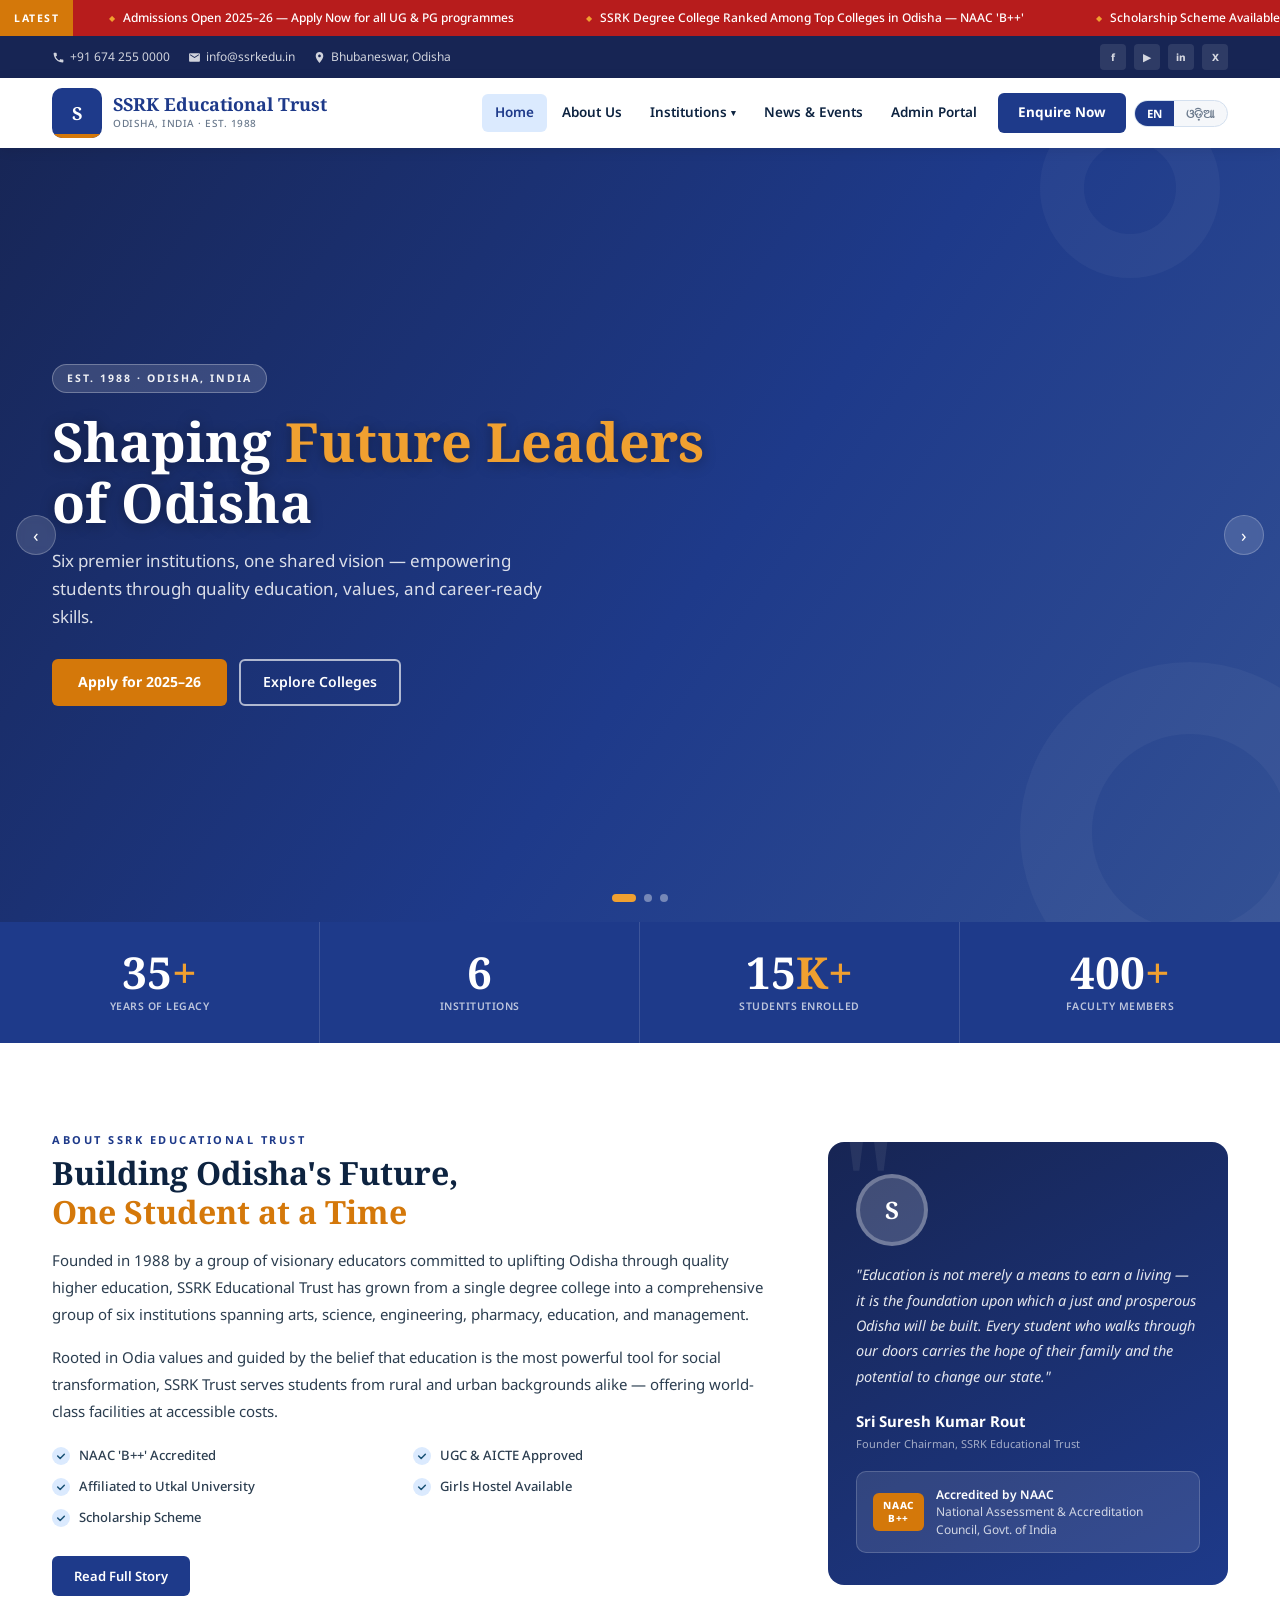
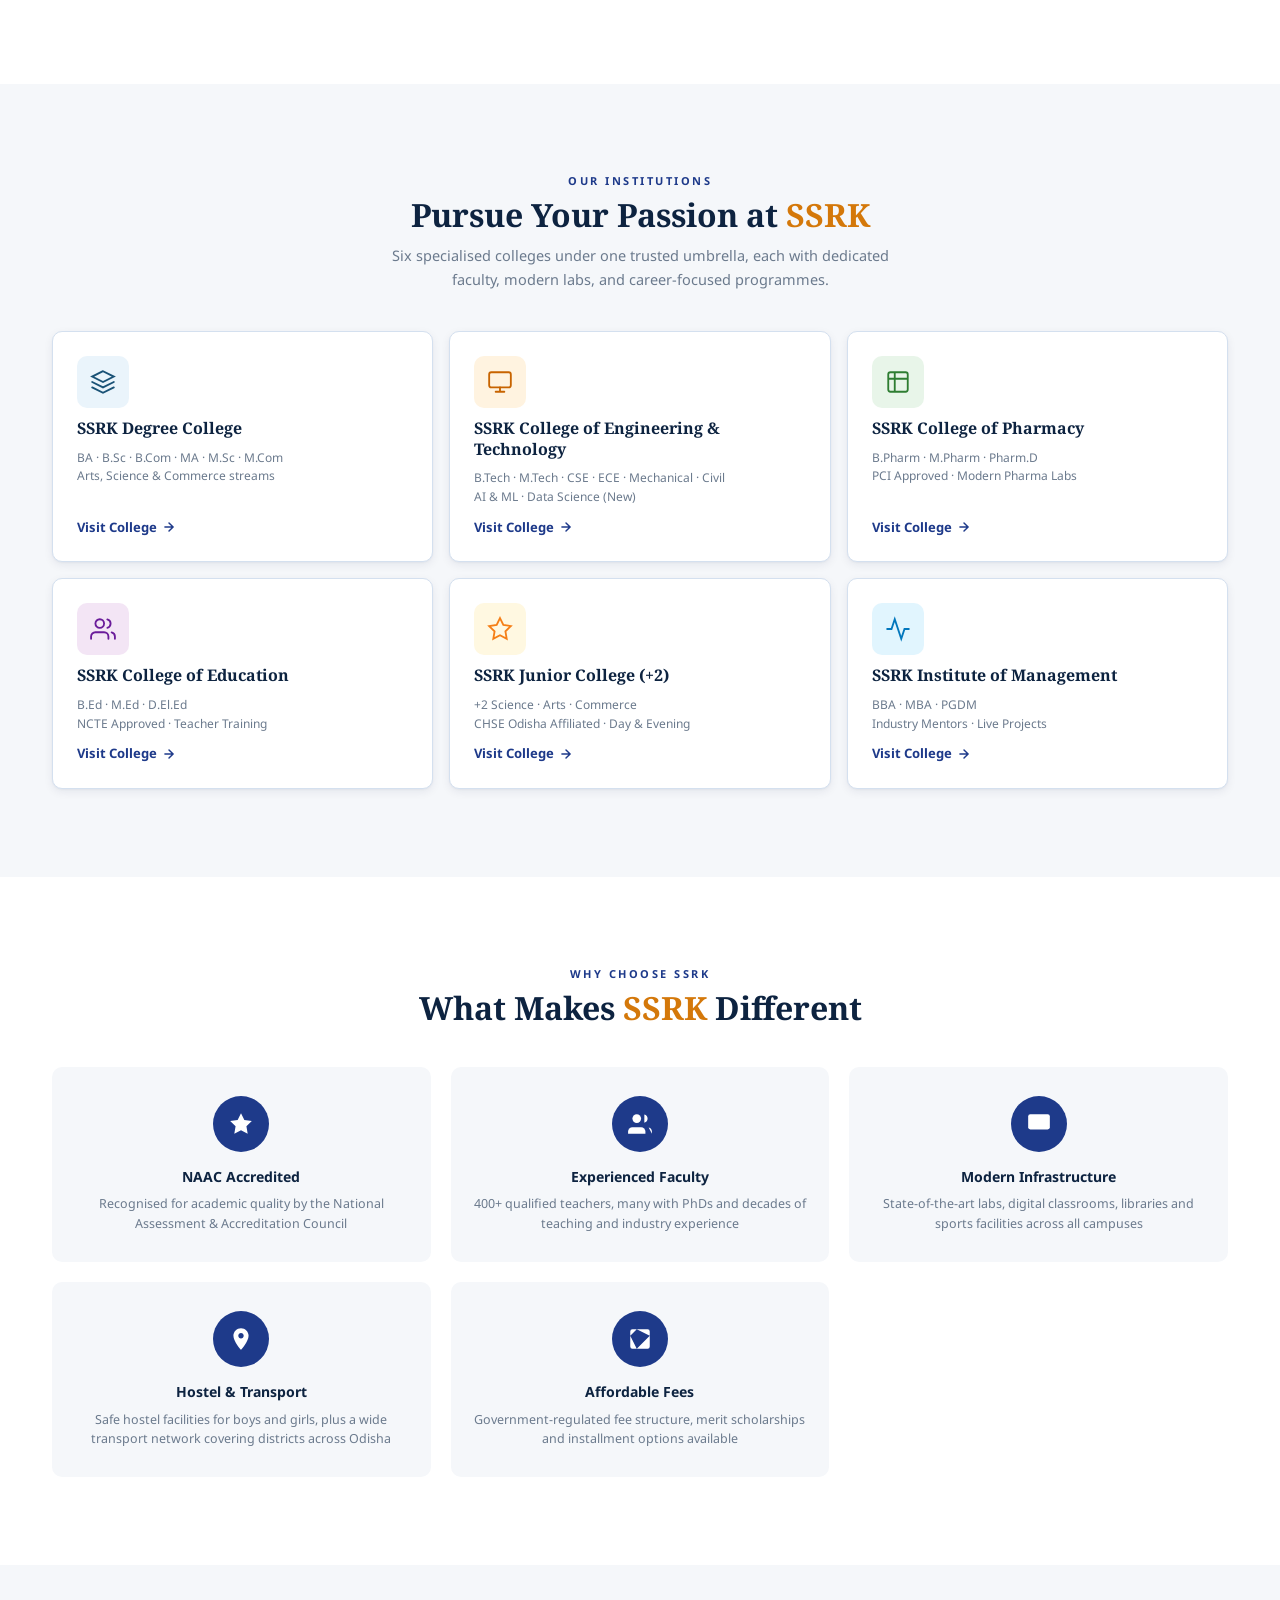
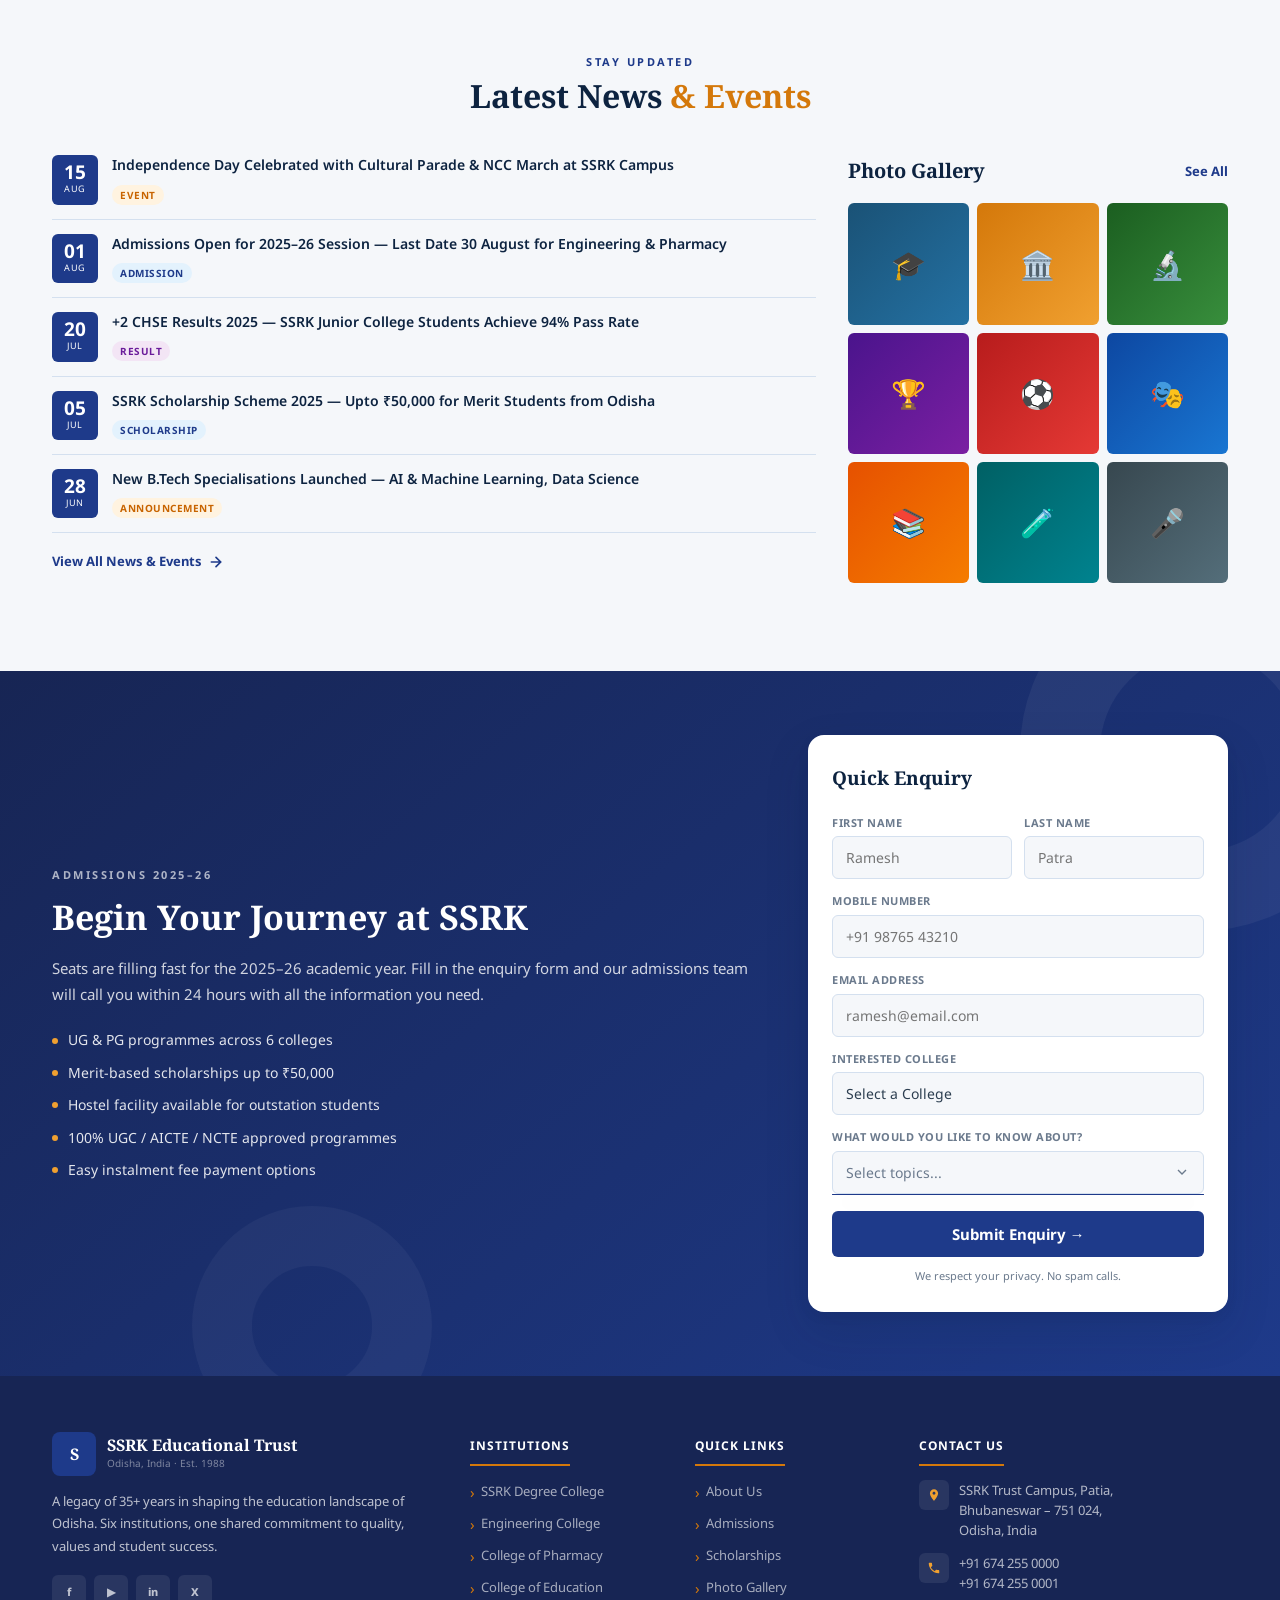
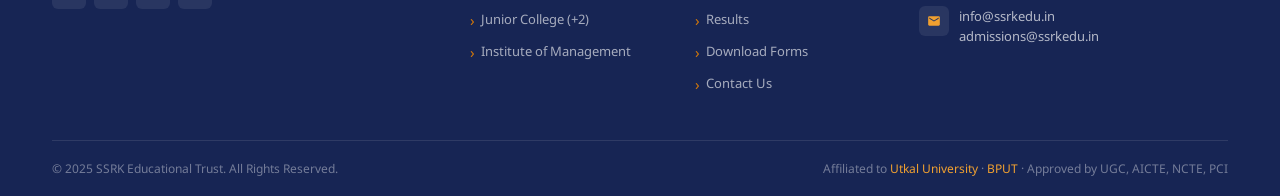
==== education-website/trust/index.html @ d8d06eef "feat : design ref add" ====
<!DOCTYPE html>
<html lang="en">
<head>
<meta charset="UTF-8">
<meta name="viewport" content="width=device-width, initial-scale=1.0, maximum-scale=1.0">
<title>SSRK Educational Trust | Empowering Odisha Through Quality Education</title>
<meta name="description" content="SSRK Educational Trust - Premier group of institutions in Odisha offering quality education in arts, science, engineering, pharmacy, education and management.">
<link rel="preconnect" href="https://fonts.googleapis.com">
<link rel="preconnect" href="https://fonts.gstatic.com" crossorigin>
<link rel="stylesheet" href="../_shared/site-chrome.css">
<link href="https://fonts.googleapis.com/css2?family=Noto+Sans:wght@300;400;500;600;700&family=Noto+Serif:wght@400;600;700&display=swap" rel="stylesheet">
<style>
:root {
  --blue-deep:    #172554;
  --blue-primary: #1E3A8A;
  --blue-mid:     #3B5998;
  --blue-light:   #DBEAFE;
  --saffron:      #D4780A;
  --saffron-lt:   #F0A030;
  --white:        #FFFFFF;
  --bg:           #F5F7FA;
  --text-h:       #0D2340;
  --text-b:       #2C3E50;
  --text-m:       #6B7A8D;
  --border:       #D4E0EF;
  --r-sm: 6px; --r-md: 10px; --r-lg: 16px;
  --sh-sm: 0 1px 2px rgba(13,35,64,.04),0 3px 10px rgba(13,35,64,.07);
  --sh-md: 0 8px 20px rgba(13,35,64,.10),0 2px 6px rgba(13,35,64,.05);
  --sh-lg: 0 18px 44px rgba(13,35,64,.15),0 4px 12px rgba(13,35,64,.07);
  --tr: .28s ease;
  --ff: 'Noto Sans', sans-serif;
  --fs: 'Noto Serif', serif;
}
*,*::before,*::after{box-sizing:border-box;margin:0;padding:0}
html{scroll-behavior:smooth}
body{font-family:var(--ff);color:var(--text-b);background:var(--white);line-height:1.6;font-size:15px;overflow-x:clip}
img{max-width:100%;display:block}
a{text-decoration:none;color:inherit}
ul{list-style:none}
button{cursor:pointer;border:none;background:none;font-family:inherit}

/* ── CONTAINER ── */
.container{width:100%;max-width:1240px;margin:0 auto;padding:0 16px}
@media(min-width:768px){.container{padding:0 24px}}
@media(min-width:1024px){.container{padding:0 32px}}

/* ── BUTTONS ── */
.btn-primary{display:inline-flex;align-items:center;gap:8px;background:var(--saffron);color:#fff;padding:12px 26px;border-radius:var(--r-sm);font-weight:700;font-size:14px;transition:var(--tr)}
.btn-primary:hover{background:#b5660a;transform:translateY(-2px);box-shadow:0 9px 20px rgba(212,120,10,.38)}
.btn-primary:active{transform:translateY(0);box-shadow:0 2px 6px rgba(212,120,10,.3)}
.btn-outline{display:inline-flex;align-items:center;gap:8px;background:transparent;color:#fff;border:2px solid rgba(255,255,255,.65);padding:10px 22px;border-radius:var(--r-sm);font-weight:600;font-size:14px;transition:var(--tr)}
.btn-outline:hover{background:rgba(255,255,255,.18);border-color:#fff;transform:translateY(-2px)}
.btn-blue{display:inline-flex;align-items:center;gap:6px;background:var(--blue-primary);color:#fff;padding:10px 22px;border-radius:var(--r-sm);font-weight:600;font-size:13px;transition:var(--tr)}
.btn-blue:hover{background:var(--blue-deep);transform:translateY(-2px);box-shadow:0 8px 16px rgba(30,58,138,.3)}

/* ── SECTION TYPOGRAPHY ── */
.section-label{font-size:11px;font-weight:700;letter-spacing:2.5px;text-transform:uppercase;color:var(--blue-primary);margin-bottom:6px;display:block}
.section-title{font-family:var(--fs);font-size:clamp(22px,4vw,32px);color:var(--text-h);font-weight:700;line-height:1.2}
.section-title span{color:var(--saffron)}
.section-header{text-align:center;margin-bottom:40px}
.section-header p{color:var(--text-m);max-width:500px;margin:10px auto 0;font-size:14.5px}

/* ── HEADER ── */
.site-header{background:#fff;box-shadow:0 2px 12px rgba(0,0,0,.09);position:sticky;top:0;z-index:1000}
.header-inner{display:flex;align-items:center;justify-content:flex-start;gap:8px;height:70px}
.header-actions{display:flex;align-items:center;gap:10px;margin-left:auto;flex-shrink:0}
.site-header .lang-toggle{display:flex;align-items:center;background:var(--bg);border:1.5px solid var(--border);border-radius:20px;overflow:hidden}
.site-header .lang-opt{padding:5px 12px;font-size:11.5px;font-weight:700;color:var(--text-m);cursor:pointer;transition:all .18s;border:none;background:none;font-family:var(--ff)}
.site-header .lang-opt.active{background:var(--blue-primary);color:#fff}
.site-header .lang-opt:hover:not(.active){color:var(--blue-primary)}
.mobile-lang{display:flex;gap:8px;margin:0 0 16px}
.mobile-lang button{flex:1;padding:9px;border-radius:var(--r-sm);font-size:13px;font-weight:700;border:1.5px solid var(--border);color:var(--text-m);background:#fff;transition:all .18s;cursor:pointer;font-family:var(--ff)}
.mobile-lang button.active{background:var(--blue-primary);color:#fff;border-color:var(--blue-primary)}
.logo{display:flex;align-items:center;gap:11px;flex-shrink:0}
.logo-mark{width:50px;height:50px;background:var(--blue-primary);border-radius:10px;display:flex;align-items:center;justify-content:center;font-family:var(--fs);font-weight:700;font-size:18px;color:#fff;flex-shrink:0;position:relative;overflow:hidden}
.logo-mark::after{content:'';position:absolute;bottom:0;left:0;right:0;height:4px;background:var(--saffron)}
.logo-name{font-family:var(--fs);font-weight:700;font-size:18px;color:var(--blue-primary);line-height:1}
.logo-sub{font-size:10px;color:var(--text-m);font-weight:500;letter-spacing:.5px;text-transform:uppercase;margin-top:2px}

/* Desktop Nav */
.main-nav{display:none;flex:1 1 auto;min-width:0;justify-content:flex-end}
@media(min-width:1024px){.main-nav{display:flex;align-items:center;gap:2px}}
.nav-item{position:relative}
.nav-link{display:flex;align-items:center;gap:4px;padding:8px 13px;font-size:13.5px;font-weight:600;color:var(--text-h);border-radius:var(--r-sm);transition:var(--tr);white-space:nowrap}
.nav-link:hover,.nav-link.active{color:var(--blue-primary);background:var(--blue-light)}
.nav-arr{font-size:9px;transition:transform .25s}
.nav-item:hover .nav-arr{transform:rotate(180deg)}
.dropdown{position:absolute;top:calc(100% + 4px);left:0;background:#fff;box-shadow:var(--sh-lg);border-radius:var(--r-md);min-width:230px;padding:8px;border-top:3px solid var(--blue-primary);opacity:0;visibility:hidden;transform:translateY(6px);transition:all .22s ease;z-index:200}
.nav-item:hover .dropdown{opacity:1;visibility:visible;transform:translateY(0)}
.dropdown li a{display:block;padding:9px 13px;font-size:13px;color:var(--text-b);border-radius:6px;font-weight:500;transition:var(--tr)}
.dropdown li a:hover{background:var(--blue-light);color:var(--blue-primary)}
.nav-cta{background:var(--blue-primary) !important;color:#fff !important;padding:9px 20px !important;border-radius:var(--r-sm) !important;font-weight:700 !important;margin-left:6px}
.nav-cta:hover{background:var(--blue-deep) !important}

/* Hamburger */
.hamburger{display:flex;flex-direction:column;gap:5px;padding:8px;cursor:pointer}
.hamburger span{display:block;width:24px;height:2px;background:var(--text-h);border-radius:2px;transition:var(--tr)}
.hamburger.open span:nth-child(1){transform:translateY(7px) rotate(45deg)}
.hamburger.open span:nth-child(2){opacity:0}
.hamburger.open span:nth-child(3){transform:translateY(-7px) rotate(-45deg)}
@media(min-width:1024px){.hamburger{display:none}}

/* Mobile Menu */
.mobile-menu{position:fixed;inset:0;background:#fff;z-index:999;transform:translateX(100%);transition:transform .35s cubic-bezier(.4,0,.2,1);overflow-y:auto;padding-top:80px;pointer-events:none}
.mobile-menu.open{transform:translateX(0);pointer-events:all}
.mobile-close{position:absolute;top:14px;right:14px;font-size:26px;color:var(--text-h);cursor:pointer;width:44px;height:44px;display:flex;align-items:center;justify-content:center;background:var(--bg);border-radius:50%}
.mobile-nav{padding:0 20px 40px}
.mobile-nav-item{border-bottom:1px solid var(--border)}
.mobile-nav-item>a,.mobile-nav-item>span{display:flex;align-items:center;justify-content:space-between;padding:16px 0;font-size:16px;font-weight:600;color:var(--text-h);cursor:pointer}
.mobile-sub{padding-left:16px;display:none}
.mobile-sub.open{display:block}
.mobile-sub a{display:block;padding:10px 0;font-size:14px;color:var(--text-b);border-bottom:1px solid var(--bg)}
.mobile-apply{display:block;text-align:center;background:var(--blue-primary);color:#fff;padding:14px;border-radius:var(--r-sm);font-size:15px;font-weight:700;margin:24px 0}
.mobile-contact{padding:0 20px;background:var(--bg);margin:0 -20px;padding:20px}
.mobile-contact p{font-size:13px;color:var(--text-m);margin-bottom:6px;display:flex;align-items:center;gap:8px}

/* ── HERO ── */
.hero{position:relative;height:58vh;min-height:360px;max-height:640px;overflow:hidden}
@media(min-width:768px){.hero{height:72vh;min-height:480px}}
@media(min-width:1024px){.hero{height:86vh;min-height:540px;max-height:800px}}
.hero-slides{display:flex;height:100%;will-change:transform;transition:transform .65s cubic-bezier(.4,0,.2,1)}
.hero-slide{min-width:100%;height:100%;position:relative;display:flex;align-items:center}
.slide-bg{position:absolute;inset:0;background-size:cover;background-position:center}
.slide-bg::after{content:'';position:absolute;inset:0}

/* Slide 1 – deep blue */
.hero-slide:nth-child(1) .slide-bg{background-color:#1E3A8A}
.hero-slide:nth-child(1) .slide-bg::after{background:linear-gradient(125deg,rgba(23,37,84,.96) 0%,rgba(30,58,138,.88) 55%,rgba(59,89,152,.72) 100%)}
/* Slide 2 – saffron warmth */
.hero-slide:nth-child(2) .slide-bg{background-color:#5D2707}
.hero-slide:nth-child(2) .slide-bg::after{background:linear-gradient(125deg,rgba(23,37,84,.96) 0%,rgba(180,80,10,.82) 100%)}
/* Slide 3 – green growth */
.hero-slide:nth-child(3) .slide-bg{background-color:#0D3B1E}
.hero-slide:nth-child(3) .slide-bg::after{background:linear-gradient(125deg,rgba(23,37,84,.96) 0%,rgba(20,100,60,.82) 100%)}

/* decorative circles */
.hero-slide::before{content:'';position:absolute;bottom:-80px;right:-80px;width:340px;height:340px;border:72px solid rgba(255,255,255,.04);border-radius:50%;pointer-events:none;z-index:1}
.hero-slide::after{content:'';position:absolute;top:-50px;right:60px;width:180px;height:180px;border:44px solid rgba(255,255,255,.04);border-radius:50%;pointer-events:none;z-index:1}

.hero-content{position:relative;z-index:2;color:#fff;max-width:700px}
.hero-badge{display:inline-block;background:rgba(255,255,255,.14);border:1px solid rgba(255,255,255,.28);color:rgba(255,255,255,.92);font-size:10.5px;font-weight:700;letter-spacing:2px;text-transform:uppercase;padding:5px 14px;border-radius:20px;margin-bottom:18px}
.hero-title{font-family:var(--fs);font-size:clamp(24px,5.5vw,54px);font-weight:700;line-height:1.13;margin-bottom:14px;text-shadow:0 2px 14px rgba(0,0,0,.35)}
.hero-title em{color:var(--saffron-lt);font-style:normal}
.hero-sub{font-size:clamp(13px,2.5vw,17px);color:rgba(255,255,255,.84);margin-bottom:28px;max-width:520px;line-height:1.65}
.hero-actions{display:flex;flex-wrap:wrap;gap:12px;align-items:center}

/* controls */
.hero-dots{position:absolute;bottom:20px;left:50%;transform:translateX(-50%);display:flex;gap:8px;z-index:10}
.hero-dot{width:8px;height:8px;border-radius:4px;background:rgba(255,255,255,.38);cursor:pointer;transition:var(--tr);border:none}
.hero-dot.active{background:var(--saffron-lt);width:24px}
.hero-arrow{position:absolute;top:50%;transform:translateY(-50%);z-index:10;width:40px;height:40px;background:rgba(255,255,255,.14);backdrop-filter:blur(4px);border:1px solid rgba(255,255,255,.22);border-radius:50%;color:#fff;font-size:18px;display:none;align-items:center;justify-content:center;cursor:pointer;transition:var(--tr)}
.hero-arrow:hover{background:var(--saffron);border-color:var(--saffron)}
.hero-arrow.prev{left:16px}
.hero-arrow.next{right:16px}
@media(min-width:768px){.hero-arrow{display:flex}}

/* ── STATS ── */
.stats-bar{background:var(--blue-primary)}
.stats-grid{display:grid;grid-template-columns:repeat(2,1fr)}
@media(min-width:768px){.stats-grid{grid-template-columns:repeat(4,1fr)}}
.stat-item{padding:22px 16px;text-align:center;border-right:1px solid rgba(255,255,255,.14);border-bottom:1px solid rgba(255,255,255,.14)}
@media(min-width:768px){.stat-item{padding:28px 20px;border-bottom:none}}
.stat-item:last-child,.stat-item:nth-child(2){border-right:none}
@media(min-width:768px){.stat-item:nth-child(2){border-right:1px solid rgba(255,255,255,.14)}}
@media(min-width:768px){.stat-item:last-child{border-right:none}}
.stat-num{font-family:var(--fs);font-size:clamp(28px,4.5vw,44px);font-weight:700;color:#fff;line-height:1;margin-bottom:4px}
.stat-num span{color:var(--saffron-lt)}
.stat-lbl{font-size:10.5px;color:rgba(255,255,255,.7);font-weight:600;letter-spacing:.5px;text-transform:uppercase}

/* ── ABOUT ── */
.about-section{padding:64px 0;background:#fff}
@media(min-width:768px){.about-section{padding:88px 0}}
.about-grid{display:grid;gap:44px}
@media(min-width:1024px){.about-grid{grid-template-columns:1fr 400px;gap:64px;align-items:center}}
.about-text h2{margin-bottom:16px}
.about-text p{color:var(--text-b);font-size:15px;line-height:1.8;margin-bottom:16px}
.about-highlights{display:grid;grid-template-columns:1fr 1fr;gap:10px;margin:20px 0 28px}
.hl-item{display:flex;align-items:flex-start;gap:9px;font-size:13px;color:var(--text-b);font-weight:500}
.hl-dot{width:18px;height:18px;background:var(--blue-light);border-radius:50%;display:flex;align-items:center;justify-content:center;flex-shrink:0;margin-top:2px}
.hl-dot svg{width:10px;height:10px}

/* Chairman card */
.chairman-card{background:linear-gradient(150deg,var(--blue-deep) 0%,var(--blue-primary) 100%);color:#fff;padding:32px 28px;border-radius:var(--r-lg);position:relative;overflow:hidden}
.chairman-card::before{content:'"';position:absolute;top:-24px;left:14px;font-size:130px;font-family:var(--fs);color:rgba(255,255,255,.07);line-height:1;pointer-events:none}
.ch-avatar{width:72px;height:72px;border-radius:50%;border:4px solid rgba(255,255,255,.25);background:rgba(255,255,255,.18);display:flex;align-items:center;justify-content:center;font-family:var(--fs);font-weight:700;font-size:24px;color:#fff;margin-bottom:16px}
.ch-quote{font-size:14.5px;line-height:1.75;color:rgba(255,255,255,.88);font-style:italic;margin-bottom:20px}
.ch-name{font-size:15px;font-weight:700;color:#fff}
.ch-role{font-size:11px;color:rgba(255,255,255,.6);margin-top:2px}
.accred-row{margin-top:18px;padding:14px 16px;background:rgba(255,255,255,.1);border-radius:var(--r-md);border:1px solid rgba(255,255,255,.18);display:flex;align-items:center;gap:12px}
.accred-badge{background:var(--saffron);color:#fff;font-size:10px;font-weight:800;letter-spacing:.8px;padding:6px 10px;border-radius:6px;line-height:1.3;text-align:center;flex-shrink:0}
.accred-info{font-size:12px;color:rgba(255,255,255,.78);line-height:1.45}
.accred-info strong{color:#fff;font-weight:600}

/* ── INSTITUTIONS ── */
.inst-section{padding:64px 0;background:var(--bg)}
@media(min-width:768px){.inst-section{padding:88px 0}}
.inst-grid{display:grid;grid-template-columns:1fr;gap:16px}
@media(min-width:540px){.inst-grid{grid-template-columns:repeat(2,1fr)}}
@media(min-width:1024px){.inst-grid{grid-template-columns:repeat(3,1fr)}}
.inst-card{background:#fff;border-radius:var(--r-md);padding:24px;box-shadow:var(--sh-sm);border:1.5px solid var(--border);transition:var(--tr);display:flex;flex-direction:column;gap:10px;cursor:pointer}
.inst-card:hover{box-shadow:var(--sh-md);transform:translateY(-4px);border-color:var(--blue-primary)}
.inst-icon{width:52px;height:52px;border-radius:10px;display:flex;align-items:center;justify-content:center;flex-shrink:0}
.inst-icon svg{width:26px;height:26px}
.inst-name{font-family:var(--fs);font-size:16px;font-weight:700;color:var(--text-h);line-height:1.3}
.inst-courses{font-size:12px;color:var(--text-m);line-height:1.55}
.inst-link{display:inline-flex;align-items:center;gap:5px;font-size:13px;font-weight:700;color:var(--blue-primary);margin-top:auto}
.inst-link:hover{color:var(--saffron)}
.inst-link svg{width:14px;height:14px;transition:transform .2s}
.inst-link:hover svg{transform:translateX(3px)}

/* ── WHY US ── */
.why-section{padding:64px 0;background:#fff}
@media(min-width:768px){.why-section{padding:88px 0}}
.why-grid{display:grid;grid-template-columns:repeat(2,1fr);gap:16px}
@media(min-width:768px){.why-grid{grid-template-columns:repeat(3,1fr);gap:20px}}
.why-card{text-align:center;padding:28px 18px;border-radius:var(--r-md);background:var(--bg);transition:var(--tr);border:1.5px solid transparent}
.why-card:hover{background:var(--blue-light);border-color:var(--blue-primary)}
.why-icon{width:56px;height:56px;background:var(--blue-primary);border-radius:50%;margin:0 auto 14px;display:flex;align-items:center;justify-content:center}
.why-icon svg{width:26px;height:26px;fill:#fff}
.why-title{font-weight:700;font-size:14px;color:var(--text-h);margin-bottom:6px}
.why-desc{font-size:12.5px;color:var(--text-m);line-height:1.55}

/* ── NEWS ── */
.news-section{padding:64px 0;background:var(--bg)}
@media(min-width:768px){.news-section{padding:88px 0}}
.news-grid{display:grid;gap:32px}
@media(min-width:1024px){.news-grid{grid-template-columns:1fr 380px}}
.news-item{display:flex;gap:14px;align-items:flex-start;padding:14px 0;border-bottom:1px solid var(--border);cursor:pointer}
.news-item:first-child{padding-top:0}
.news-item:hover .news-title{color:var(--blue-primary)}
.news-date{background:var(--blue-primary);color:#fff;border-radius:var(--r-sm);text-align:center;min-width:46px;padding:8px 6px;flex-shrink:0}
.nd{font-size:19px;font-weight:700;line-height:1}
.nm{font-size:9px;text-transform:uppercase;letter-spacing:.5px}
.news-title{font-size:14px;font-weight:600;color:var(--text-h);line-height:1.45;margin-bottom:5px;transition:color .2s}
.tag{display:inline-block;font-size:10px;font-weight:700;padding:2px 8px;border-radius:10px;letter-spacing:.5px;text-transform:uppercase}
.tag-ad{background:#E3F2FD;color:var(--blue-primary)}
.tag-ev{background:#FFF3E0;color:#C86400}
.tag-ex{background:#E8F5E9;color:#2E7D32}
.tag-re{background:#F3E5F5;color:#6A1B9A}
.view-more{display:inline-flex;align-items:center;gap:6px;margin-top:18px;font-size:13px;font-weight:700;color:var(--blue-primary)}
.view-more:hover{color:var(--saffron)}

/* Gallery */
.gallery-top{display:flex;align-items:center;justify-content:space-between;margin-bottom:16px}
.gallery-top h3{font-family:var(--fs);font-size:20px;font-weight:700;color:var(--text-h)}
.gal-grid{display:grid;grid-template-columns:repeat(3,1fr);gap:8px}
.gal-item{aspect-ratio:1;border-radius:var(--r-sm);overflow:hidden;position:relative;cursor:pointer}
.gal-bg{width:100%;height:100%;display:flex;align-items:center;justify-content:center;font-size:28px}
.gal-item:hover .gal-overlay{opacity:1}
.gal-overlay{position:absolute;inset:0;background:rgba(26,82,118,.72);display:flex;align-items:center;justify-content:center;color:#fff;font-size:22px;opacity:0;transition:opacity .28s}

/* ── ADMISSION CTA ── */
.admission-section{background:linear-gradient(140deg,var(--blue-deep) 0%,var(--blue-primary) 100%);padding:64px 0;position:relative;overflow:hidden}
.admission-section::before{content:'';position:absolute;top:-100px;right:-100px;width:360px;height:360px;border:80px solid rgba(255,255,255,.05);border-radius:50%;pointer-events:none}
.admission-section::after{content:'';position:absolute;bottom:-70px;left:15%;width:240px;height:240px;border:60px solid rgba(255,255,255,.04);border-radius:50%;pointer-events:none}
.adm-grid{display:grid;gap:40px;position:relative;z-index:2}
@media(min-width:1024px){.adm-grid{grid-template-columns:1fr 420px;align-items:center}}
.adm-info h2{font-family:var(--fs);font-size:clamp(22px,4vw,34px);font-weight:700;color:#fff;margin-bottom:12px}
.adm-info p{color:rgba(255,255,255,.8);font-size:15px;line-height:1.7;margin-bottom:22px}
.adm-points{display:flex;flex-direction:column;gap:10px}
.adm-point{display:flex;align-items:center;gap:10px;color:rgba(255,255,255,.88);font-size:14px}
.adm-point::before{content:'';width:6px;height:6px;background:var(--saffron-lt);border-radius:50%;flex-shrink:0}

/* Form */
.enquiry-form{background:#fff;border-radius:var(--r-lg);padding:28px 24px;box-shadow:var(--sh-lg)}
.enquiry-form h3{font-family:var(--fs);font-size:19px;font-weight:700;color:var(--text-h);margin-bottom:20px}
.form-group{margin-bottom:13px}
.form-group label{display:block;font-size:11px;font-weight:700;color:var(--text-m);margin-bottom:5px;text-transform:uppercase;letter-spacing:.5px}
.form-group input,.form-group select{width:100%;padding:11px 13px;border:1.5px solid var(--border);border-radius:var(--r-sm);font-size:14px;font-family:var(--ff);color:var(--text-b);transition:border-color .2s;background:var(--bg);-webkit-appearance:none}
.form-group input:focus,.form-group select:focus{outline:none;border-color:var(--blue-primary);background:#fff}
.form-row{display:grid;grid-template-columns:1fr 1fr;gap:12px}

/* Multi-Select Dropdown */
.multi-select-wrapper{position:relative;margin-bottom:4px}
.multi-select-btn{width:100%;padding:11px 13px;border:1.5px solid var(--border);border-radius:var(--r-sm);font-size:14px;background:var(--bg);color:var(--text-m);cursor:pointer;display:flex;align-items:center;justify-content:space-between;gap:8px;transition:var(--tr);text-align:left;font-family:var(--ff)}
.multi-select-btn:hover{border-color:var(--blue-primary);background:#fff}
.multi-select-btn.open{border-color:var(--blue-primary);border-radius:var(--r-sm) var(--r-sm) 0 0;background:#fff}
.multi-select-btn svg{flex-shrink:0;color:var(--text-m);transition:transform .22s}
.multi-select-btn.open svg{transform:rotate(180deg);color:var(--blue-primary)}
.multi-select-menu{position:absolute;top:100%;left:0;right:0;background:#fff;border:1.5px solid var(--blue-primary);border-top:none;border-radius:0 0 var(--r-sm) var(--r-sm);max-height:0;overflow:hidden;transition:max-height .28s ease;z-index:200;box-shadow:0 8px 24px rgba(0,0,0,.13)}
.multi-select-menu.open{max-height:320px;overflow-y:auto}
.multi-select-item{display:flex;align-items:center;gap:10px;padding:10px 14px;cursor:pointer;transition:background .15s;border-bottom:1px solid #EEF2F7;user-select:none}
.multi-select-item:last-child{border-bottom:none}
.multi-select-item:hover{background:var(--blue-light)}
.multi-select-item input[type=checkbox]{appearance:none;-webkit-appearance:none;width:17px;height:17px;border:2px solid var(--border);border-radius:4px;background:#fff;cursor:pointer;flex-shrink:0;display:grid;place-items:center;transition:all .15s}
.multi-select-item input[type=checkbox]:checked{background:var(--blue-primary);border-color:var(--blue-primary)}
.multi-select-item input[type=checkbox]:checked::after{content:'';display:block;width:5px;height:9px;border:2px solid #fff;border-top:none;border-left:none;transform:rotate(45deg) translate(-1px,-1px)}
.multi-select-item span{font-size:13.5px;color:var(--text-b);flex:1;font-family:var(--ff)}
.multi-select-item.checked span{color:var(--blue-primary);font-weight:600}

/* Selected Pills */
.selected-pills{display:flex;flex-wrap:wrap;gap:7px;margin:12px 0 4px}
.pill{display:inline-flex;align-items:center;gap:5px;background:var(--blue-light);color:var(--blue-primary);border:1.5px solid #BFDBFE;padding:4px 10px 4px 12px;border-radius:20px;font-size:12.5px;font-weight:600;animation:popIn .2s ease}
.pill button{background:none;border:none;cursor:pointer;color:var(--blue-mid);font-size:14px;line-height:1;padding:0;display:flex;align-items:center;transition:color .15s}
.pill button:hover{color:#B91C1C}
@keyframes popIn{from{opacity:0;transform:scale(.85)}to{opacity:1;transform:scale(1)}}
@keyframes fadeIn{from{opacity:0}to{opacity:1}}
@keyframes slideDown{from{opacity:0;transform:translateY(-8px)}to{opacity:1;transform:translateY(0)}}

.submit-btn{width:100%;padding:13px;background:var(--blue-primary);color:#fff;border-radius:var(--r-sm);font-size:15px;font-weight:700;transition:var(--tr);margin-top:4px;font-family:var(--ff);border:none;cursor:pointer}
.submit-btn:hover{background:var(--blue-deep);transform:translateY(-2px);box-shadow:0 8px 18px rgba(30,58,138,.32)}
.form-note{font-size:11px;color:var(--text-m);text-align:center;margin-top:10px}

/* ── FOOTER ── */
.site-footer{background:var(--blue-deep);color:rgba(255,255,255,.72);padding:56px 0 0}
.footer-grid{display:grid;gap:32px;margin-bottom:44px}
@media(min-width:640px){.footer-grid{grid-template-columns:repeat(2,1fr)}}
@media(min-width:1024px){.footer-grid{grid-template-columns:2fr 1fr 1fr 1.6fr}}
.footer-logo{display:flex;align-items:center;gap:11px;margin-bottom:14px}
.footer-mark{width:44px;height:44px;background:var(--blue-primary);border-radius:8px;display:flex;align-items:center;justify-content:center;font-family:var(--fs);font-weight:700;color:#fff;font-size:16px;flex-shrink:0}
.footer-lname{font-family:var(--fs);font-size:16px;font-weight:700;color:#fff;line-height:1}
.footer-lsub{font-size:10px;color:rgba(255,255,255,.45);margin-top:2px}
.footer-desc{font-size:13px;line-height:1.7;margin-bottom:18px}
.footer-social{display:flex;gap:8px}
.footer-social a{width:34px;height:34px;background:rgba(255,255,255,.08);border-radius:6px;display:flex;align-items:center;justify-content:center;font-size:11px;font-weight:800;color:rgba(255,255,255,.7);transition:var(--tr)}
.footer-social a:hover{background:var(--saffron);color:#fff}
.footer-col h4{font-size:12px;font-weight:700;color:#fff;text-transform:uppercase;letter-spacing:1px;margin-bottom:14px;padding-bottom:8px;border-bottom:2px solid var(--saffron);display:inline-block}
.footer-links{display:flex;flex-direction:column;gap:8px}
.footer-links a{font-size:13px;color:rgba(255,255,255,.62);display:flex;align-items:center;gap:6px;transition:color .2s}
.footer-links a::before{content:'›';color:var(--saffron);font-size:15px}
.footer-links a:hover{color:#fff}
.footer-contact-item{display:flex;gap:10px;align-items:flex-start;margin-bottom:13px}
.fc-icon{width:30px;height:30px;background:rgba(255,255,255,.08);border-radius:6px;display:flex;align-items:center;justify-content:center;flex-shrink:0}
.fc-icon svg{width:14px;height:14px;fill:var(--saffron-lt)}
.fc-text{font-size:13px;color:rgba(255,255,255,.68);line-height:1.55}
.footer-bottom{border-top:1px solid rgba(255,255,255,.1);padding:18px 0}
.fb-inner{display:flex;flex-direction:column;gap:6px;align-items:center;text-align:center;font-size:12px;color:rgba(255,255,255,.4)}
@media(min-width:768px){.fb-inner{flex-direction:row;justify-content:space-between;text-align:left}}
.fb-inner a{color:var(--saffron-lt)}

/* ── SCROLL TOP ── */
.scroll-top{position:fixed;bottom:22px;right:16px;width:44px;height:44px;background:var(--blue-primary);color:#fff;border-radius:50%;display:flex;align-items:center;justify-content:center;box-shadow:var(--sh-md);cursor:pointer;opacity:0;transform:translateY(16px);transition:var(--tr);z-index:900;border:none}
.scroll-top.show{opacity:1;transform:translateY(0)}
.scroll-top:hover{background:var(--saffron)}
@media(min-width:768px){.scroll-top{right:24px}}

/* ── ANIMATIONS ── */
.fade-up{opacity:0;transform:translateY(22px);transition:opacity .55s ease,transform .55s ease}
.fade-up.visible{opacity:1;transform:translateY(0);pointer-events:auto}
</style>
<link id="gfont-Oswald" rel="stylesheet" href="https://fonts.googleapis.com/css2?family=Oswald:wght@300;400;500;600;700&amp;display=swap">
</head>
<body>

<div id="site-chrome-mount"></div>
<script src="../_shared/site-chrome.js"></script>

<!-- ══ HEADER ══ -->
<header class="site-header" role="banner">
  <div class="container">
    <div class="header-inner">

      <!-- Logo -->
      <a href="#" class="logo" aria-label="SSRK Educational Trust Home">
        <div class="logo-mark">S</div>
        <div>
          <div class="logo-name">SSRK Educational Trust</div>
          <div class="logo-sub">Odisha, India · Est. 1988</div>
        </div>
      </a>

      <!-- Desktop Nav -->
      <nav class="main-nav" aria-label="Main navigation">
        <div class="nav-item">
          <a href="#" class="nav-link active">Home</a>
        </div>
        <div class="nav-item">
          <a href="#about" class="nav-link">About Us</a>
        </div>
        <div class="nav-item">
          <a href="#institutions" class="nav-link">Institutions <span class="nav-arr">▾</span></a>
          <ul class="dropdown">
            <li><a href="../institution/index.html">SSRK Degree College</a></li>
            <li><a href="../institution/index.html">SSRK Engineering College</a></li>
            <li><a href="../institution/index.html">SSRK College of Pharmacy</a></li>
            <li><a href="../institution/index.html">SSRK College of Education</a></li>
            <li><a href="../institution/index.html">SSRK Junior College (+2)</a></li>
            <li><a href="../institution/index.html">SSRK Institute of Management</a></li>
          </ul>
        </div>
        <div class="nav-item">
          <a href="#news" class="nav-link">News &amp; Events</a>
        </div>
        <div class="nav-item">
          <a href="../../admin-portal/index.html" class="nav-link">Admin Portal</a>
        </div>
        <div class="nav-item">
          <a href="#enquiry" class="nav-link nav-cta">Enquire Now</a>
        </div>
      </nav>

      <div class="header-actions">
        <div class="lang-toggle" role="group" aria-label="Language selector">
          <button class="lang-opt active" id="langEn" onclick="switchLang('en')" aria-pressed="true">EN</button>
          <button class="lang-opt" id="langOd" onclick="switchLang('od')" aria-pressed="false" style="font-family:'Noto Sans Oriya','Noto Sans',sans-serif">ଓଡ଼ିଆ</button>
        </div>
        <button class="hamburger" id="hamburger" aria-label="Open menu" aria-expanded="false">
          <span></span><span></span><span></span>
        </button>
      </div>
    </div>
  </div>
</header>

<!-- ══ MOBILE MENU ══ -->
<div class="mobile-menu" id="mobileMenu" aria-hidden="true" role="dialog" aria-label="Mobile navigation">
  <button class="mobile-close" id="mobileClose" aria-label="Close menu">✕</button>
  <nav class="mobile-nav">
    <div class="mobile-lang">
      <button class="active" id="mLangEn" onclick="switchLang('en')">English</button>
      <button id="mLangOd" onclick="switchLang('od')" style="font-family:'Noto Sans Oriya','Noto Sans',sans-serif">ଓଡ଼ିଆ</button>
    </div>
    <div class="mobile-nav-item"><a href="#">Home</a></div>
    <div class="mobile-nav-item"><a href="#about">About Us</a></div>
    <div class="mobile-nav-item">
      <span onclick="toggleMobileSub(this)">Institutions <span>▾</span></span>
      <div class="mobile-sub">
        <a href="../institution/index.html">SSRK Degree College</a>
        <a href="../institution/index.html">SSRK Engineering College</a>
        <a href="../institution/index.html">SSRK College of Pharmacy</a>
        <a href="../institution/index.html">SSRK College of Education</a>
        <a href="../institution/index.html">SSRK Junior College (+2)</a>
        <a href="../institution/index.html">SSRK Institute of Management</a>
      </div>
    </div>
    <div class="mobile-nav-item"><a href="#news">News &amp; Events</a></div>
    <div class="mobile-nav-item"><a href="../../admin-portal/index.html">Admin Portal</a></div>
    <a href="#enquiry" class="mobile-apply">Enquire / Apply Now</a>
    <div class="mobile-contact">
      <p><svg width="14" height="14" viewBox="0 0 24 24" fill="#1A5276"><path d="M6.6 10.8c1.4 2.8 3.8 5.1 6.6 6.6l2.2-2.2c.3-.3.7-.4 1-.2 1.1.4 2.3.6 3.6.6.6 0 1 .4 1 1V20c0 .6-.4 1-1 1-9.4 0-17-7.6-17-17 0-.6.4-1 1-1h3.5c.6 0 1 .4 1 1 0 1.3.2 2.5.6 3.6.1.3 0 .7-.2 1L6.6 10.8z"/></svg> +91 674 255 0000</p>
      <p><svg width="14" height="14" viewBox="0 0 24 24" fill="#1A5276"><path d="M20 4H4c-1.1 0-2 .9-2 2v12c0 1.1.9 2 2 2h16c1.1 0 2-.9 2-2V6c0-1.1-.9-2-2-2zm0 4l-8 5-8-5V6l8 5 8-5v2z"/></svg> info@ssrkedu.in</p>
    </div>
  </nav>
</div>

<!-- ══ HERO ══ -->
<section class="hero" aria-label="Hero banner">
  <div class="hero-slides" id="heroSlides">

    <!-- Slide 1 -->
    <div class="hero-slide" data-screen-label="hero-slide-1">
      <div class="slide-bg"></div>
      <div class="container">
        <div class="hero-content">
          <span class="hero-badge">Est. 1988 · Odisha, India</span>
          <h1 class="hero-title">Shaping <em>Future Leaders</em><br>of Odisha</h1>
          <p class="hero-sub">Six premier institutions, one shared vision — empowering students through quality education, values, and career-ready skills.</p>
          <div class="hero-actions">
            <a href="#enquiry" class="btn-primary">Apply for 2025–26</a>
            <a href="#institutions" class="btn-outline">Explore Colleges</a>
          </div>
        </div>
      </div>
    </div>

    <!-- Slide 2 -->
    <div class="hero-slide" data-screen-label="hero-slide-2">
      <div class="slide-bg"></div>
      <div class="container">
        <div class="hero-content">
          <span class="hero-badge">Scholarship Available · Apply Now</span>
          <h1 class="hero-title"><em>Quality Education</em><br>Within Your Reach</h1>
          <p class="hero-sub">Merit-based scholarships, affordable fees, and government-approved programmes across arts, science, engineering, pharmacy and management.</p>
          <div class="hero-actions">
            <a href="#enquiry" class="btn-primary">Check Scholarship</a>
            <a href="#about" class="btn-outline">About SSRK Trust</a>
          </div>
        </div>
      </div>
    </div>

    <!-- Slide 3 -->
    <div class="hero-slide" data-screen-label="hero-slide-3">
      <div class="slide-bg"></div>
      <div class="container">
        <div class="hero-content">
          <span class="hero-badge">NAAC Accredited · UGC Approved</span>
          <h1 class="hero-title">35+ Years of<br><em>Academic Excellence</em></h1>
          <p class="hero-sub">Trusted by 15,000+ students and their families across Odisha. A legacy built on discipline, innovation, and student success.</p>
          <div class="hero-actions">
            <a href="#about" class="btn-primary">Our Legacy</a>
            <a href="#news" class="btn-outline">Latest News</a>
          </div>
        </div>
      </div>
    </div>
  </div>

  <!-- Arrows -->
  <button class="hero-arrow prev" id="heroPrev" aria-label="Previous slide">&#8249;</button>
  <button class="hero-arrow next" id="heroNext" aria-label="Next slide">&#8250;</button>

  <!-- Dots -->
  <div class="hero-dots" role="tablist" aria-label="Slide navigation">
    <button class="hero-dot active" data-slide="0" aria-label="Slide 1" aria-selected="true" role="tab"></button>
    <button class="hero-dot" data-slide="1" aria-label="Slide 2" aria-selected="false" role="tab"></button>
    <button class="hero-dot" data-slide="2" aria-label="Slide 3" aria-selected="false" role="tab"></button>
  </div>
</section>

<!-- ══ STATS ══ -->
<div class="stats-bar" aria-label="Key statistics">
  <div class="stats-grid">
    <div class="stat-item fade-up">
      <div class="stat-num">35<span>+</span></div>
      <div class="stat-lbl">Years of Legacy</div>
    </div>
    <div class="stat-item fade-up">
      <div class="stat-num">6</div>
      <div class="stat-lbl">Institutions</div>
    </div>
    <div class="stat-item fade-up">
      <div class="stat-num">15<span>K+</span></div>
      <div class="stat-lbl">Students Enrolled</div>
    </div>
    <div class="stat-item fade-up">
      <div class="stat-num">400<span>+</span></div>
      <div class="stat-lbl">Faculty Members</div>
    </div>
  </div>
</div>

<!-- ══ ABOUT ══ -->
<section class="about-section" id="about" aria-labelledby="about-heading">
  <div class="container">
    <div class="about-grid">
      <div class="about-text fade-up">
        <span class="section-label">About SSRK Educational Trust</span>
        <h2 class="section-title" id="about-heading">Building Odisha's Future,<br><span>One Student at a Time</span></h2>
        <p>Founded in 1988 by a group of visionary educators committed to uplifting Odisha through quality higher education, SSRK Educational Trust has grown from a single degree college into a comprehensive group of six institutions spanning arts, science, engineering, pharmacy, education, and management.</p>
        <p>Rooted in Odia values and guided by the belief that education is the most powerful tool for social transformation, SSRK Trust serves students from rural and urban backgrounds alike — offering world-class facilities at accessible costs.</p>
        <div class="about-highlights">
          <div class="hl-item">
            <div class="hl-dot">
              <svg viewBox="0 0 12 12" fill="none"><path d="M2 6l3 3 5-5" stroke="#1A5276" stroke-width="1.8" stroke-linecap="round" stroke-linejoin="round"/></svg>
            </div>
            NAAC 'B++' Accredited
          </div>
          <div class="hl-item">
            <div class="hl-dot">
              <svg viewBox="0 0 12 12" fill="none"><path d="M2 6l3 3 5-5" stroke="#1A5276" stroke-width="1.8" stroke-linecap="round" stroke-linejoin="round"/></svg>
            </div>
            UGC &amp; AICTE Approved
          </div>
          <div class="hl-item">
            <div class="hl-dot">
              <svg viewBox="0 0 12 12" fill="none"><path d="M2 6l3 3 5-5" stroke="#1A5276" stroke-width="1.8" stroke-linecap="round" stroke-linejoin="round"/></svg>
            </div>
            Affiliated to Utkal University
          </div>
          <div class="hl-item">
            <div class="hl-dot">
              <svg viewBox="0 0 12 12" fill="none"><path d="M2 6l3 3 5-5" stroke="#1A5276" stroke-width="1.8" stroke-linecap="round" stroke-linejoin="round"/></svg>
            </div>
            Girls Hostel Available
          </div>
          <div class="hl-item">
            <div class="hl-dot">
              <svg viewBox="0 0 12 12" fill="none"><path d="M2 6l3 3 5-5" stroke="#1A5276" stroke-width="1.8" stroke-linecap="round" stroke-linejoin="round"/></svg>
            </div>
            Scholarship Scheme
          </div>
        </div>
        <a href="#" class="btn-blue">Read Full Story</a>
      </div>

      <!-- Chairman card -->
      <div class="about-visual fade-up">
        <div class="chairman-card">
          <div class="ch-avatar">S</div>
          <p class="ch-quote">"Education is not merely a means to earn a living — it is the foundation upon which a just and prosperous Odisha will be built. Every student who walks through our doors carries the hope of their family and the potential to change our state."</p>
          <div class="ch-name">Sri Suresh Kumar Rout</div>
          <div class="ch-role">Founder Chairman, SSRK Educational Trust</div>
          <div class="accred-row">
            <div class="accred-badge">NAAC<br>B++</div>
            <div class="accred-info"><strong>Accredited by NAAC</strong><br>National Assessment &amp; Accreditation Council, Govt. of India</div>
          </div>
        </div>
      </div>
    </div>
  </div>
</section>

<!-- ══ INSTITUTIONS ══ -->
<section class="inst-section" id="institutions" aria-labelledby="inst-heading">
  <div class="container">
    <div class="section-header fade-up">
      <span class="section-label">Our Institutions</span>
      <h2 class="section-title" id="inst-heading">Pursue Your Passion at <span>SSRK</span></h2>
      <p>Six specialised colleges under one trusted umbrella, each with dedicated faculty, modern labs, and career-focused programmes.</p>
    </div>
    <div class="inst-grid">

      <!-- Card 1 -->
      <div class="inst-card fade-up">
        <div class="inst-icon" style="background:#EAF4FB">
          <svg viewBox="0 0 24 24" fill="none" stroke="#1A5276" stroke-width="1.7" stroke-linecap="round"><path d="M12 2L2 7l10 5 10-5-10-5z"/><path d="M2 17l10 5 10-5"/><path d="M2 12l10 5 10-5"/></svg>
        </div>
        <div class="inst-name">SSRK Degree College</div>
        <div class="inst-courses">BA · B.Sc · B.Com · MA · M.Sc · M.Com<br>Arts, Science &amp; Commerce streams</div>
        <a href="../institution/index.html" class="inst-link">
          Visit College
          <svg viewBox="0 0 24 24" fill="none" stroke="currentColor" stroke-width="2.5" stroke-linecap="round"><path d="M5 12h14M12 5l7 7-7 7"/></svg>
        </a>
      </div>

      <!-- Card 2 -->
      <div class="inst-card fade-up">
        <div class="inst-icon" style="background:#FFF3E0">
          <svg viewBox="0 0 24 24" fill="none" stroke="#C86400" stroke-width="1.7" stroke-linecap="round"><rect x="2" y="3" width="20" height="14" rx="2"/><path d="M8 21h8M12 17v4"/></svg>
        </div>
        <div class="inst-name">SSRK College of Engineering &amp; Technology</div>
        <div class="inst-courses">B.Tech · M.Tech · CSE · ECE · Mechanical · Civil<br>AI &amp; ML · Data Science (New)</div>
        <a href="../institution/index.html" class="inst-link">
          Visit College
          <svg viewBox="0 0 24 24" fill="none" stroke="currentColor" stroke-width="2.5" stroke-linecap="round"><path d="M5 12h14M12 5l7 7-7 7"/></svg>
        </a>
      </div>

      <!-- Card 3 -->
      <div class="inst-card fade-up">
        <div class="inst-icon" style="background:#E8F5E9">
          <svg viewBox="0 0 24 24" fill="none" stroke="#2E7D32" stroke-width="1.7" stroke-linecap="round"><path d="M9 3H5a2 2 0 00-2 2v4m6-6h10a2 2 0 012 2v4M9 3v18m0 0h10a2 2 0 002-2V9M9 21H5a2 2 0 01-2-2V9m0 0h18"/></svg>
        </div>
        <div class="inst-name">SSRK College of Pharmacy</div>
        <div class="inst-courses">B.Pharm · M.Pharm · Pharm.D<br>PCI Approved · Modern Pharma Labs</div>
        <a href="../institution/index.html" class="inst-link">
          Visit College
          <svg viewBox="0 0 24 24" fill="none" stroke="currentColor" stroke-width="2.5" stroke-linecap="round"><path d="M5 12h14M12 5l7 7-7 7"/></svg>
        </a>
      </div>

      <!-- Card 4 -->
      <div class="inst-card fade-up">
        <div class="inst-icon" style="background:#F3E5F5">
          <svg viewBox="0 0 24 24" fill="none" stroke="#6A1B9A" stroke-width="1.7" stroke-linecap="round"><path d="M17 21v-2a4 4 0 00-4-4H5a4 4 0 00-4 4v2"/><circle cx="9" cy="7" r="4"/><path d="M23 21v-2a4 4 0 00-3-3.87M16 3.13a4 4 0 010 7.75"/></svg>
        </div>
        <div class="inst-name">SSRK College of Education</div>
        <div class="inst-courses">B.Ed · M.Ed · D.El.Ed<br>NCTE Approved · Teacher Training</div>
        <a href="../institution/index.html" class="inst-link">
          Visit College
          <svg viewBox="0 0 24 24" fill="none" stroke="currentColor" stroke-width="2.5" stroke-linecap="round"><path d="M5 12h14M12 5l7 7-7 7"/></svg>
        </a>
      </div>

      <!-- Card 5 -->
      <div class="inst-card fade-up">
        <div class="inst-icon" style="background:#FFF8E1">
          <svg viewBox="0 0 24 24" fill="none" stroke="#F57F17" stroke-width="1.7" stroke-linecap="round"><path d="M12 2l3.09 6.26L22 9.27l-5 4.87 1.18 6.88L12 17.77l-6.18 3.25L7 14.14 2 9.27l6.91-1.01L12 2z"/></svg>
        </div>
        <div class="inst-name">SSRK Junior College (+2)</div>
        <div class="inst-courses">+2 Science · Arts · Commerce<br>CHSE Odisha Affiliated · Day &amp; Evening</div>
        <a href="../institution/index.html" class="inst-link">
          Visit College
          <svg viewBox="0 0 24 24" fill="none" stroke="currentColor" stroke-width="2.5" stroke-linecap="round"><path d="M5 12h14M12 5l7 7-7 7"/></svg>
        </a>
      </div>

      <!-- Card 6 -->
      <div class="inst-card fade-up">
        <div class="inst-icon" style="background:#E1F5FE">
          <svg viewBox="0 0 24 24" fill="none" stroke="#0277BD" stroke-width="1.7" stroke-linecap="round"><path d="M22 12h-4l-3 9L9 3l-3 9H2"/></svg>
        </div>
        <div class="inst-name">SSRK Institute of Management</div>
        <div class="inst-courses">BBA · MBA · PGDM<br>Industry Mentors · Live Projects</div>
        <a href="../institution/index.html" class="inst-link">
          Visit College
          <svg viewBox="0 0 24 24" fill="none" stroke="currentColor" stroke-width="2.5" stroke-linecap="round"><path d="M5 12h14M12 5l7 7-7 7"/></svg>
        </a>
      </div>

    </div>
  </div>
</section>

<!-- ══ WHY CHOOSE US ══ -->
<section class="why-section" aria-labelledby="why-heading">
  <div class="container">
    <div class="section-header fade-up">
      <span class="section-label">Why Choose SSRK</span>
      <h2 class="section-title" id="why-heading">What Makes <span>SSRK</span> Different</h2>
    </div>
    <div class="why-grid">
      <div class="why-card fade-up">
        <div class="why-icon">
          <svg viewBox="0 0 24 24"><path d="M12 2l3.09 6.26L22 9.27l-5 4.87 1.18 6.88L12 17.77l-6.18 3.25L7 14.14 2 9.27l6.91-1.01L12 2z"/></svg>
        </div>
        <div class="why-title">NAAC Accredited</div>
        <div class="why-desc">Recognised for academic quality by the National Assessment &amp; Accreditation Council</div>
      </div>
      <div class="why-card fade-up">
        <div class="why-icon">
          <svg viewBox="0 0 24 24"><path d="M17 21v-2a4 4 0 00-4-4H5a4 4 0 00-4 4v2"/><circle cx="9" cy="7" r="4"/><path d="M23 21v-2a4 4 0 00-3-3.87M16 3.13a4 4 0 010 7.75"/></svg>
        </div>
        <div class="why-title">Experienced Faculty</div>
        <div class="why-desc">400+ qualified teachers, many with PhDs and decades of teaching and industry experience</div>
      </div>
      <div class="why-card fade-up">
        <div class="why-icon">
          <svg viewBox="0 0 24 24"><rect x="2" y="3" width="20" height="14" rx="2"/><path d="M8 21h8M12 17v4"/></svg>
        </div>
        <div class="why-title">Modern Infrastructure</div>
        <div class="why-desc">State-of-the-art labs, digital classrooms, libraries and sports facilities across all campuses</div>
      </div>
      <div class="why-card fade-up">
        <div class="why-icon">
          <svg viewBox="0 0 24 24"><path d="M12 2C8.13 2 5 5.13 5 9c0 5.25 7 13 7 13s7-7.75 7-13c0-3.87-3.13-7-7-7zm0 9.5c-1.38 0-2.5-1.12-2.5-2.5s1.12-2.5 2.5-2.5 2.5 1.12 2.5 2.5-1.12 2.5-2.5 2.5z"/></svg>
        </div>
        <div class="why-title">Hostel &amp; Transport</div>
        <div class="why-desc">Safe hostel facilities for boys and girls, plus a wide transport network covering districts across Odisha</div>
      </div>
      <div class="why-card fade-up">
        <div class="why-icon">
          <svg viewBox="0 0 24 24"><path d="M9 3H5a2 2 0 00-2 2v4m6-6h10a2 2 0 012 2v4M9 3v18m0 0h10a2 2 0 002-2V9M9 21H5a2 2 0 01-2-2V9m0 0h18"/></svg>
        </div>
        <div class="why-title">Affordable Fees</div>
        <div class="why-desc">Government-regulated fee structure, merit scholarships and installment options available</div>
      </div>
    </div>
  </div>
</section>

<!-- ══ NEWS & EVENTS ══ -->
<section class="news-section" id="news" aria-labelledby="news-heading">
  <div class="container">
    <div class="section-header fade-up">
      <span class="section-label">Stay Updated</span>
      <h2 class="section-title" id="news-heading">Latest News <span>&amp; Events</span></h2>
    </div>
    <div class="news-grid">

      <!-- News List -->
      <div>
        <div class="news-item fade-up">
          <div class="news-date"><div class="nd">15</div><div class="nm">Aug</div></div>
          <div>
            <div class="news-title">Independence Day Celebrated with Cultural Parade &amp; NCC March at SSRK Campus</div>
            <span class="tag tag-ev">Event</span>
          </div>
        </div>
        <div class="news-item fade-up">
          <div class="news-date"><div class="nd">01</div><div class="nm">Aug</div></div>
          <div>
            <div class="news-title">Admissions Open for 2025–26 Session — Last Date 30 August for Engineering &amp; Pharmacy</div>
            <span class="tag tag-ad">Admission</span>
          </div>
        </div>
        <div class="news-item fade-up">
          <div class="news-date"><div class="nd">20</div><div class="nm">Jul</div></div>
          <div>
            <div class="news-title">+2 CHSE Results 2025 — SSRK Junior College Students Achieve 94% Pass Rate</div>
            <span class="tag tag-re">Result</span>
          </div>
        </div>
        <div class="news-item fade-up">
          <div class="news-date"><div class="nd">05</div><div class="nm">Jul</div></div>
          <div>
            <div class="news-title">SSRK Scholarship Scheme 2025 — Upto ₹50,000 for Merit Students from Odisha</div>
            <span class="tag tag-ad">Scholarship</span>
          </div>
        </div>
        <div class="news-item fade-up">
          <div class="news-date"><div class="nd">28</div><div class="nm">Jun</div></div>
          <div>
            <div class="news-title">New B.Tech Specialisations Launched — AI &amp; Machine Learning, Data Science</div>
            <span class="tag tag-ev">Announcement</span>
          </div>
        </div>
        <a href="#" class="view-more">
          View All News &amp; Events
          <svg width="16" height="16" viewBox="0 0 24 24" fill="none" stroke="currentColor" stroke-width="2.5" stroke-linecap="round"><path d="M5 12h14M12 5l7 7-7 7"/></svg>
        </a>
      </div>

      <!-- Gallery -->
      <div class="fade-up">
        <div class="gallery-top">
          <h3>Photo Gallery</h3>
          <a href="#" class="view-more" style="margin-top:0">See All</a>
        </div>
        <div class="gal-grid">
          <div class="gal-item">
            <div class="gal-bg" style="background:linear-gradient(135deg,#1A5276,#2471A3)">🎓</div>
            <div class="gal-overlay">+</div>
          </div>
          <div class="gal-item">
            <div class="gal-bg" style="background:linear-gradient(135deg,#D4780A,#F0A030)">🏛️</div>
            <div class="gal-overlay">+</div>
          </div>
          <div class="gal-item">
            <div class="gal-bg" style="background:linear-gradient(135deg,#1B5E20,#388E3C)">🔬</div>
            <div class="gal-overlay">+</div>
          </div>
          <div class="gal-item">
            <div class="gal-bg" style="background:linear-gradient(135deg,#4A148C,#7B1FA2)">🏆</div>
            <div class="gal-overlay">+</div>
          </div>
          <div class="gal-item">
            <div class="gal-bg" style="background:linear-gradient(135deg,#B71C1C,#E53935)">⚽</div>
            <div class="gal-overlay">+</div>
          </div>
          <div class="gal-item">
            <div class="gal-bg" style="background:linear-gradient(135deg,#0D47A1,#1976D2)">🎭</div>
            <div class="gal-overlay">+</div>
          </div>
          <div class="gal-item">
            <div class="gal-bg" style="background:linear-gradient(135deg,#E65100,#F57C00)">📚</div>
            <div class="gal-overlay">+</div>
          </div>
          <div class="gal-item">
            <div class="gal-bg" style="background:linear-gradient(135deg,#006064,#00838F)">🧪</div>
            <div class="gal-overlay">+</div>
          </div>
          <div class="gal-item">
            <div class="gal-bg" style="background:linear-gradient(135deg,#37474F,#546E7A)">🎤</div>
            <div class="gal-overlay">+</div>
          </div>
        </div>
      </div>
    </div>
  </div>
</section>

<!-- ══ ADMISSION ENQUIRY ══ -->
<section class="admission-section" id="enquiry" aria-labelledby="adm-heading">
  <div class="container">
    <div class="adm-grid">
      <div class="adm-info fade-up">
        <span class="section-label" style="color:rgba(255,255,255,.65)">Admissions 2025–26</span>
        <h2 id="adm-heading">Begin Your Journey at SSRK</h2>
        <p>Seats are filling fast for the 2025–26 academic year. Fill in the enquiry form and our admissions team will call you within 24 hours with all the information you need.</p>
        <div class="adm-points">
          <div class="adm-point">UG &amp; PG programmes across 6 colleges</div>
          <div class="adm-point">Merit-based scholarships up to ₹50,000</div>
          <div class="adm-point">Hostel facility available for outstation students</div>
          <div class="adm-point">100% UGC / AICTE / NCTE approved programmes</div>
          <div class="adm-point">Easy instalment fee payment options</div>
        </div>
      </div>

      <!-- Enquiry Form -->
      <div class="fade-up">
        <div class="enquiry-form">
          <h3>Quick Enquiry</h3>
          <div class="form-row">
            <div class="form-group">
              <label for="fname">First Name</label>
              <input type="text" id="fname" placeholder="Ramesh" autocomplete="given-name">
            </div>
            <div class="form-group">
              <label for="lname">Last Name</label>
              <input type="text" id="lname" placeholder="Patra" autocomplete="family-name">
            </div>
          </div>
          <div class="form-group">
            <label for="phone">Mobile Number</label>
            <input type="tel" id="phone" placeholder="+91 98765 43210" autocomplete="tel">
          </div>
          <div class="form-group">
            <label for="email">Email Address</label>
            <input type="email" id="email" placeholder="ramesh@email.com" autocomplete="email">
          </div>
          <div class="form-group">
            <label for="college">Interested College</label>
            <select id="college">
              <option value="">Select a College</option>
              <option>SSRK Degree College</option>
              <option>SSRK College of Engineering &amp; Technology</option>
              <option>SSRK College of Pharmacy</option>
              <option>SSRK College of Education</option>
              <option>SSRK Junior College (+2)</option>
              <option>SSRK Institute of Management</option>
            </select>
          </div>
          <div class="form-group">
            <label for="interests">What would you like to know about?</label>
            <div class="multi-select-wrapper">
              <button type="button" class="multi-select-btn" id="multiSelectBtn" onclick="toggleMultiSelect(event)">
                <span id="selectPlaceholder">Select topics...</span>
                <svg width="16" height="16" viewBox="0 0 24 24" fill="none" stroke="currentColor" stroke-width="2"><path d="M6 9l6 6 6-6"/></svg>
              </button>
              <div class="multi-select-menu" id="multiSelectMenu">
                <label class="multi-select-item">
                  <input type="checkbox" value="course_details" onchange="handleInterestChange()">
                  <span>Course Details</span>
                </label>
                <label class="multi-select-item">
                  <input type="checkbox" value="admission" onchange="handleInterestChange()">
                  <span>Admission Process</span>
                </label>
                <label class="multi-select-item">
                  <input type="checkbox" value="eligibility" onchange="handleInterestChange()">
                  <span>Eligibility Criteria</span>
                </label>
                <label class="multi-select-item">
                  <input type="checkbox" value="fees" onchange="handleInterestChange()">
                  <span>Fee Structure</span>
                </label>
                <label class="multi-select-item">
                  <input type="checkbox" value="scholarships" onchange="handleInterestChange()">
                  <span>Scholarships</span>
                </label>
                <label class="multi-select-item">
                  <input type="checkbox" value="seats" onchange="handleInterestChange()">
                  <span>Seat Availability</span>
                </label>
                <label class="multi-select-item">
                  <input type="checkbox" value="hostel" onchange="handleInterestChange()">
                  <span>Hostel Facilities</span>
                </label>
                <label class="multi-select-item">
                  <input type="checkbox" value="transport" onchange="handleInterestChange()">
                  <span>Transportation</span>
                </label>
                <label class="multi-select-item">
                  <input type="checkbox" value="campus" onchange="handleInterestChange()">
                  <span>Campus Facilities</span>
                </label>
                <label class="multi-select-item">
                  <input type="checkbox" value="visit" onchange="handleInterestChange()">
                  <span>Campus Visit</span>
                </label>
                <label class="multi-select-item">
                  <input type="checkbox" value="callback" onchange="handleInterestChange()">
                  <span>Call Back Request</span>
                </label>
                <label class="multi-select-item">
                  <input type="checkbox" value="other" onchange="handleInterestChange()">
                  <span>Other</span>
                </label>
              </div>
            </div>
          </div>

          <!-- Info Cards for Selected Topics -->
          <div id="infoCardsContainer" class="info-cards-container"></div>

          <button type="submit" class="submit-btn" onclick="handleSubmit(event)">Submit Enquiry →</button>
          <p class="form-note">We respect your privacy. No spam calls.</p>
        </div>
      </div>
    </div>
  </div>
</section>

<!-- ══ FOOTER ══ -->
<footer class="site-footer" role="contentinfo">
  <div class="container">
    <div class="footer-grid">

      <!-- Brand -->
      <div>
        <div class="footer-logo">
          <div class="footer-mark">S</div>
          <div>
            <div class="footer-lname">SSRK Educational Trust</div>
            <div class="footer-lsub">Odisha, India · Est. 1988</div>
          </div>
        </div>
        <p class="footer-desc">A legacy of 35+ years in shaping the education landscape of Odisha. Six institutions, one shared commitment to quality, values and student success.</p>
        <div class="footer-social">
          <a href="#" aria-label="Facebook">f</a>
          <a href="#" aria-label="YouTube">▶</a>
          <a href="#" aria-label="Instagram">in</a>
          <a href="#" aria-label="Twitter">X</a>
        </div>
      </div>

      <!-- Institutions -->
      <div class="footer-col">
        <h4>Institutions</h4>
        <div class="footer-links">
          <a href="../institution/index.html">SSRK Degree College</a>
          <a href="../institution/index.html">Engineering College</a>
          <a href="../institution/index.html">College of Pharmacy</a>
          <a href="../institution/index.html">College of Education</a>
          <a href="../institution/index.html">Junior College (+2)</a>
          <a href="../institution/index.html">Institute of Management</a>
        </div>
      </div>

      <!-- Quick Links -->
      <div class="footer-col">
        <h4>Quick Links</h4>
        <div class="footer-links">
          <a href="#about">About Us</a>
          <a href="#enquiry">Admissions</a>
          <a href="#">Scholarships</a>
          <a href="#">Photo Gallery</a>
          <a href="#">Results</a>
          <a href="#">Download Forms</a>
          <a href="#">Contact Us</a>
        </div>
      </div>

      <!-- Contact -->
      <div class="footer-col">
        <h4>Contact Us</h4>
        <div class="footer-contact-item">
          <div class="fc-icon">
            <svg viewBox="0 0 24 24"><path d="M12 2C8.13 2 5 5.13 5 9c0 5.25 7 13 7 13s7-7.75 7-13c0-3.87-3.13-7-7-7zm0 9.5c-1.38 0-2.5-1.12-2.5-2.5s1.12-2.5 2.5-2.5 2.5 1.12 2.5 2.5-1.12 2.5-2.5 2.5z"/></svg>
          </div>
          <div class="fc-text">SSRK Trust Campus, Patia,<br>Bhubaneswar – 751 024,<br>Odisha, India</div>
        </div>
        <div class="footer-contact-item">
          <div class="fc-icon">
            <svg viewBox="0 0 24 24"><path d="M6.6 10.8c1.4 2.8 3.8 5.1 6.6 6.6l2.2-2.2c.3-.3.7-.4 1-.2 1.1.4 2.3.6 3.6.6.6 0 1 .4 1 1V20c0 .6-.4 1-1 1-9.4 0-17-7.6-17-17 0-.6.4-1 1-1h3.5c.6 0 1 .4 1 1 0 1.3.2 2.5.6 3.6.1.3 0 .7-.2 1L6.6 10.8z"/></svg>
          </div>
          <div class="fc-text">+91 674 255 0000<br>+91 674 255 0001</div>
        </div>
        <div class="footer-contact-item">
          <div class="fc-icon">
            <svg viewBox="0 0 24 24"><path d="M20 4H4c-1.1 0-2 .9-2 2v12c0 1.1.9 2 2 2h16c1.1 0 2-.9 2-2V6c0-1.1-.9-2-2-2zm0 4l-8 5-8-5V6l8 5 8-5v2z"/></svg>
          </div>
          <div class="fc-text">info@ssrkedu.in<br>admissions@ssrkedu.in</div>
        </div>
      </div>

    </div>

    <div class="footer-bottom">
      <div class="fb-inner">
        <span>© 2025 SSRK Educational Trust. All Rights Reserved.</span>
        <span>Affiliated to <a href="#">Utkal University</a> · <a href="#">BPUT</a> · Approved by UGC, AICTE, NCTE, PCI</span>
      </div>
    </div>
  </div>
</footer>

<!-- Scroll to Top -->
<button class="scroll-top" id="scrollTop" aria-label="Scroll to top">
  <svg width="18" height="18" viewBox="0 0 24 24" fill="none" stroke="white" stroke-width="2.5" stroke-linecap="round"><path d="M18 15l-6-6-6 6"/></svg>
</button>

<script>
// ── Hero Slider ──
var currentSlide = 0;
var totalSlides = 3;
var slideInterval;

function goToSlide(n) {
  currentSlide = (n + totalSlides) % totalSlides;
  document.getElementById('heroSlides').style.transform = 'translateX(-' + (currentSlide * 100) + '%)';
  document.querySelectorAll('.hero-dot').forEach(function(d, i) {
    d.classList.toggle('active', i === currentSlide);
    d.setAttribute('aria-selected', i === currentSlide ? 'true' : 'false');
  });
}

function nextSlide() { goToSlide(currentSlide + 1); }
function prevSlide() { goToSlide(currentSlide - 1); }

function startAuto() { slideInterval = setInterval(nextSlide, 5000); }
function stopAuto()  { clearInterval(slideInterval); }

document.getElementById('heroNext').addEventListener('click', function() { stopAuto(); nextSlide(); startAuto(); });
document.getElementById('heroPrev').addEventListener('click', function() { stopAuto(); prevSlide(); startAuto(); });
document.querySelectorAll('.hero-dot').forEach(function(d) {
  d.addEventListener('click', function() { stopAuto(); goToSlide(parseInt(d.dataset.slide)); startAuto(); });
});
startAuto();

// ── Mobile Menu ──
var hamburger = document.getElementById('hamburger');
var mobileMenu = document.getElementById('mobileMenu');
var mobileClose = document.getElementById('mobileClose');

function openMenu() {
  hamburger.classList.add('open');
  mobileMenu.classList.add('open');
  mobileMenu.setAttribute('aria-hidden', 'false');
  hamburger.setAttribute('aria-expanded', 'true');
  document.body.style.overflow = 'hidden';
}
function closeMenu() {
  hamburger.classList.remove('open');
  mobileMenu.classList.remove('open');
  mobileMenu.setAttribute('aria-hidden', 'true');
  hamburger.setAttribute('aria-expanded', 'false');
  document.body.style.overflow = '';
}

hamburger.addEventListener('click', function() {
  mobileMenu.classList.contains('open') ? closeMenu() : openMenu();
});
mobileClose.addEventListener('click', closeMenu);

// Close on nav link click
mobileMenu.querySelectorAll('a').forEach(function(a) {
  a.addEventListener('click', closeMenu);
});

function toggleMobileSub(el) {
  var sub = el.nextElementSibling;
  sub.classList.toggle('open');
}

// ── Scroll-to-Top ──
var scrollBtn = document.getElementById('scrollTop');
window.addEventListener('scroll', function() {
  scrollBtn.classList.toggle('show', window.scrollY > 400);
});
scrollBtn.addEventListener('click', function() {
  window.scrollTo({ top: 0, behavior: 'smooth' });
});

// ── Fade-up on Scroll ──
var fadeEls = document.querySelectorAll('.fade-up');
var observer = new IntersectionObserver(function(entries) {
  entries.forEach(function(entry) {
    if (entry.isIntersecting) {
      entry.target.classList.add('visible');
      observer.unobserve(entry.target);
    }
  });
}, { threshold: 0.12 });
fadeEls.forEach(function(el) { observer.observe(el); });

// ── Multi-Select Dropdown ──
var topicLabels = {
  course_details: 'Course Details',
  admission: 'Admission Process',
  eligibility: 'Eligibility Criteria',
  fees: 'Fee Structure',
  scholarships: 'Scholarships',
  seats: 'Seat Availability',
  hostel: 'Hostel Facilities',
  transport: 'Transportation',
  campus: 'Campus Facilities',
  visit: 'Campus Visit',
  callback: 'Call Back Request',
  other: 'Other'
};

function toggleMultiSelect(e) {
  e.stopPropagation();
  var btn = document.getElementById('multiSelectBtn');
  var menu = document.getElementById('multiSelectMenu');
  var isOpen = menu.classList.contains('open');
  btn.classList.toggle('open', !isOpen);
  menu.classList.toggle('open', !isOpen);
}

document.addEventListener('click', function(e) {
  if (!e.target.closest('.multi-select-wrapper')) {
    document.getElementById('multiSelectBtn').classList.remove('open');
    document.getElementById('multiSelectMenu').classList.remove('open');
  }
});

function removePill(value) {
  var cb = document.querySelector('.multi-select-item input[value="' + value + '"]');
  if (cb) {
    cb.checked = false;
    cb.closest('.multi-select-item').classList.remove('checked');
  }
  renderPills();
}

function handleInterestChange() {
  var cb = event.target;
  var item = cb.closest('.multi-select-item');
  if (item) item.classList.toggle('checked', cb.checked);
  renderPills();
}

function renderPills() {
  var checkboxes = document.querySelectorAll('.multi-select-item input:checked');
  var selected = Array.from(checkboxes).map(function(cb) { return cb.value; });
  var placeholder = document.getElementById('selectPlaceholder');
  var container = document.getElementById('infoCardsContainer');

  // Update button label
  if (selected.length === 0) {
    placeholder.textContent = 'Select topics...';
  } else if (selected.length === 1) {
    placeholder.textContent = '1 topic selected';
  } else {
    placeholder.textContent = selected.length + ' topics selected';
  }

  // Render pills
  container.innerHTML = '';
  if (selected.length === 0) return;
  var pillsDiv = document.createElement('div');
  pillsDiv.className = 'selected-pills';
  selected.forEach(function(val) {
    var pill = document.createElement('div');
    pill.className = 'pill';
    var label = topicLabels[val] || val;
    var btn = document.createElement('button');
    btn.setAttribute('aria-label', 'Remove ' + label);
    btn.innerHTML = '&#x2715;';
    btn.onclick = function() { removePill(val); };
    var lbl = document.createElement('span');
    lbl.textContent = label;
    pill.appendChild(lbl);
    pill.appendChild(btn);
    pillsDiv.appendChild(pill);
  });
  container.appendChild(pillsDiv);
}

// ── Language Toggle ──
var translations = {
  en: {
    applyNow: 'Apply Now',
    enquireApply: 'Enquire / Apply Now',
    heroTitle: '<em>Quality Education</em><br>Within Your Reach',
    heroSub: 'Merit-based scholarships, affordable fees, and government-approved programmes across arts, science, engineering, pharmacy and management.',
    heroBadge: 'Scholarship Available · Apply Now',
    heroCta1: 'Apply for Admission',
    heroCta2: 'Explore Colleges',
    submitBtn: 'Submit Enquiry →'
  },
  od: {
    applyNow: 'ଆବେଦନ କରନ୍ତୁ',
    enquireApply: 'ଜିଜ୍ଞାସା / ଆବେଦନ',
    heroTitle: '<em>ଗୁଣବତ୍ତା ଶିକ୍ଷା</em><br>ଆପଣଙ୍କ ନାଗାଲ ମଧ୍ୟରେ',
    heroSub: 'ମେଧା ଆଧାରିତ ବୃତ୍ତି, ସୁଲଭ ଫି, ଏବଂ ସରକାରୀ ଅନୁମୋଦିତ ପାଠ୍ୟକ୍ରମ — କଳା, ବିଜ୍ଞାନ, ଇଞ୍ଜିନିୟରିଂ, ଫାର୍ମାସି ଓ ମ୍ୟାନେଜମେଣ୍ଟ।',
    heroBadge: 'ବୃତ୍ତି ଉପଲବ୍ଧ · ଆବେଦନ କରନ୍ତୁ',
    heroCta1: 'ଭର୍ତ୍ତି ଆବେଦନ',
    heroCta2: 'କଲେଜ ଦେଖନ୍ତୁ',
    submitBtn: 'ଅନୁସନ୍ଧାନ ପଠାନ୍ତୁ →'
  }
};

function switchLang(lang) {
  var t = translations[lang];
  document.getElementById('langEn').classList.toggle('active', lang === 'en');
  document.getElementById('langOd').classList.toggle('active', lang === 'od');
  document.getElementById('langEn').setAttribute('aria-pressed', lang === 'en');
  document.getElementById('langOd').setAttribute('aria-pressed', lang === 'od');
  var mEn = document.getElementById('mLangEn');
  var mOd = document.getElementById('mLangOd');
  if (mEn) mEn.classList.toggle('active', lang === 'en');
  if (mOd) mOd.classList.toggle('active', lang === 'od');
  // Mobile apply
  var mobileApply = document.querySelector('.mobile-apply');
  if (mobileApply) mobileApply.textContent = t.enquireApply;
  // Hero title
  var heroTitle = document.querySelector('.hero-title');
  if (heroTitle) heroTitle.innerHTML = t.heroTitle;
  // Hero subtitle
  var heroSub = document.querySelector('.hero-sub');
  if (heroSub) heroSub.textContent = t.heroSub;
  // Hero badge
  var heroBadge = document.querySelector('.hero-badge');
  if (heroBadge) heroBadge.textContent = t.heroBadge;
  // Hero CTA buttons
  var ctaBtns = document.querySelectorAll('.hero-cta .btn-primary, .hero-cta .btn-outline');
  if (ctaBtns[0]) ctaBtns[0].textContent = t.heroCta1;
  if (ctaBtns[1]) ctaBtns[1].textContent = t.heroCta2;
  // Submit button
  var submitBtn = document.querySelector('.submit-btn');
  if (submitBtn) submitBtn.textContent = t.submitBtn;
}

// ── Form Submit ──
function handleSubmit(e) {
  e.preventDefault();
  var btn = document.querySelector('.submit-btn');
  btn.textContent = '✓ Enquiry Submitted!';
  btn.style.background = '#1B8A4E';
  setTimeout(function() {
    btn.textContent = 'Submit Enquiry →';
    btn.style.background = '';
  }, 3000);
}
</script>
</body>
</html>
---- education-website/_shared/site-chrome.css ----
/* Shared ticker + top contact bar (all public website pages) */
.ticker-bar{background:#B71C1C;color:#fff;height:36px;display:flex;align-items:center;overflow:hidden}
.ticker-label{background:var(--saffron,#D4780A);color:#fff;font-size:10.5px;font-weight:700;letter-spacing:1.5px;text-transform:uppercase;padding:0 14px;height:100%;display:flex;align-items:center;white-space:nowrap;flex-shrink:0}
.ticker-wrap{flex:1;overflow:hidden;position:relative}
.ticker-inner{display:flex;animation:site-chrome-tick 42s linear infinite;white-space:nowrap}
.ticker-inner:hover{animation-play-state:paused}
.ticker-item{font-size:12px;padding:0 36px;font-weight:500;display:flex;align-items:center;gap:8px}
.ticker-item::before{content:"◆";color:var(--saffron-lt,#F0A030);font-size:8px}
@keyframes site-chrome-tick{0%{transform:translateX(0)}100%{transform:translateX(-50%)}}

.top-bar{background:var(--blue-deep,#172554);color:rgba(255,255,255,.8);font-size:12px;padding:8px 0;display:none}
@media(min-width:768px){.top-bar{display:block}}
.top-bar-inner{display:flex;align-items:center;justify-content:space-between;gap:16px}
.top-contact{display:flex;gap:18px;align-items:center;flex-wrap:wrap}
.top-contact a{display:flex;align-items:center;gap:5px;color:rgba(255,255,255,.8);transition:color .2s;font-size:12px;text-decoration:none}
.top-contact a:hover{color:var(--saffron-lt,#F0A030)}
.top-social{display:flex;gap:8px;align-items:center}
.top-social a{width:26px;height:26px;display:flex;align-items:center;justify-content:center;background:rgba(255,255,255,.1);border-radius:4px;color:rgba(255,255,255,.8);font-size:10px;font-weight:800;transition:opacity .28s ease,text-transform .28s ease,background .28s ease,color .28s ease;text-decoration:none}
.top-social a:hover{background:var(--saffron,#D4780A);color:#fff}
.top-right{display:flex;align-items:center;gap:14px}
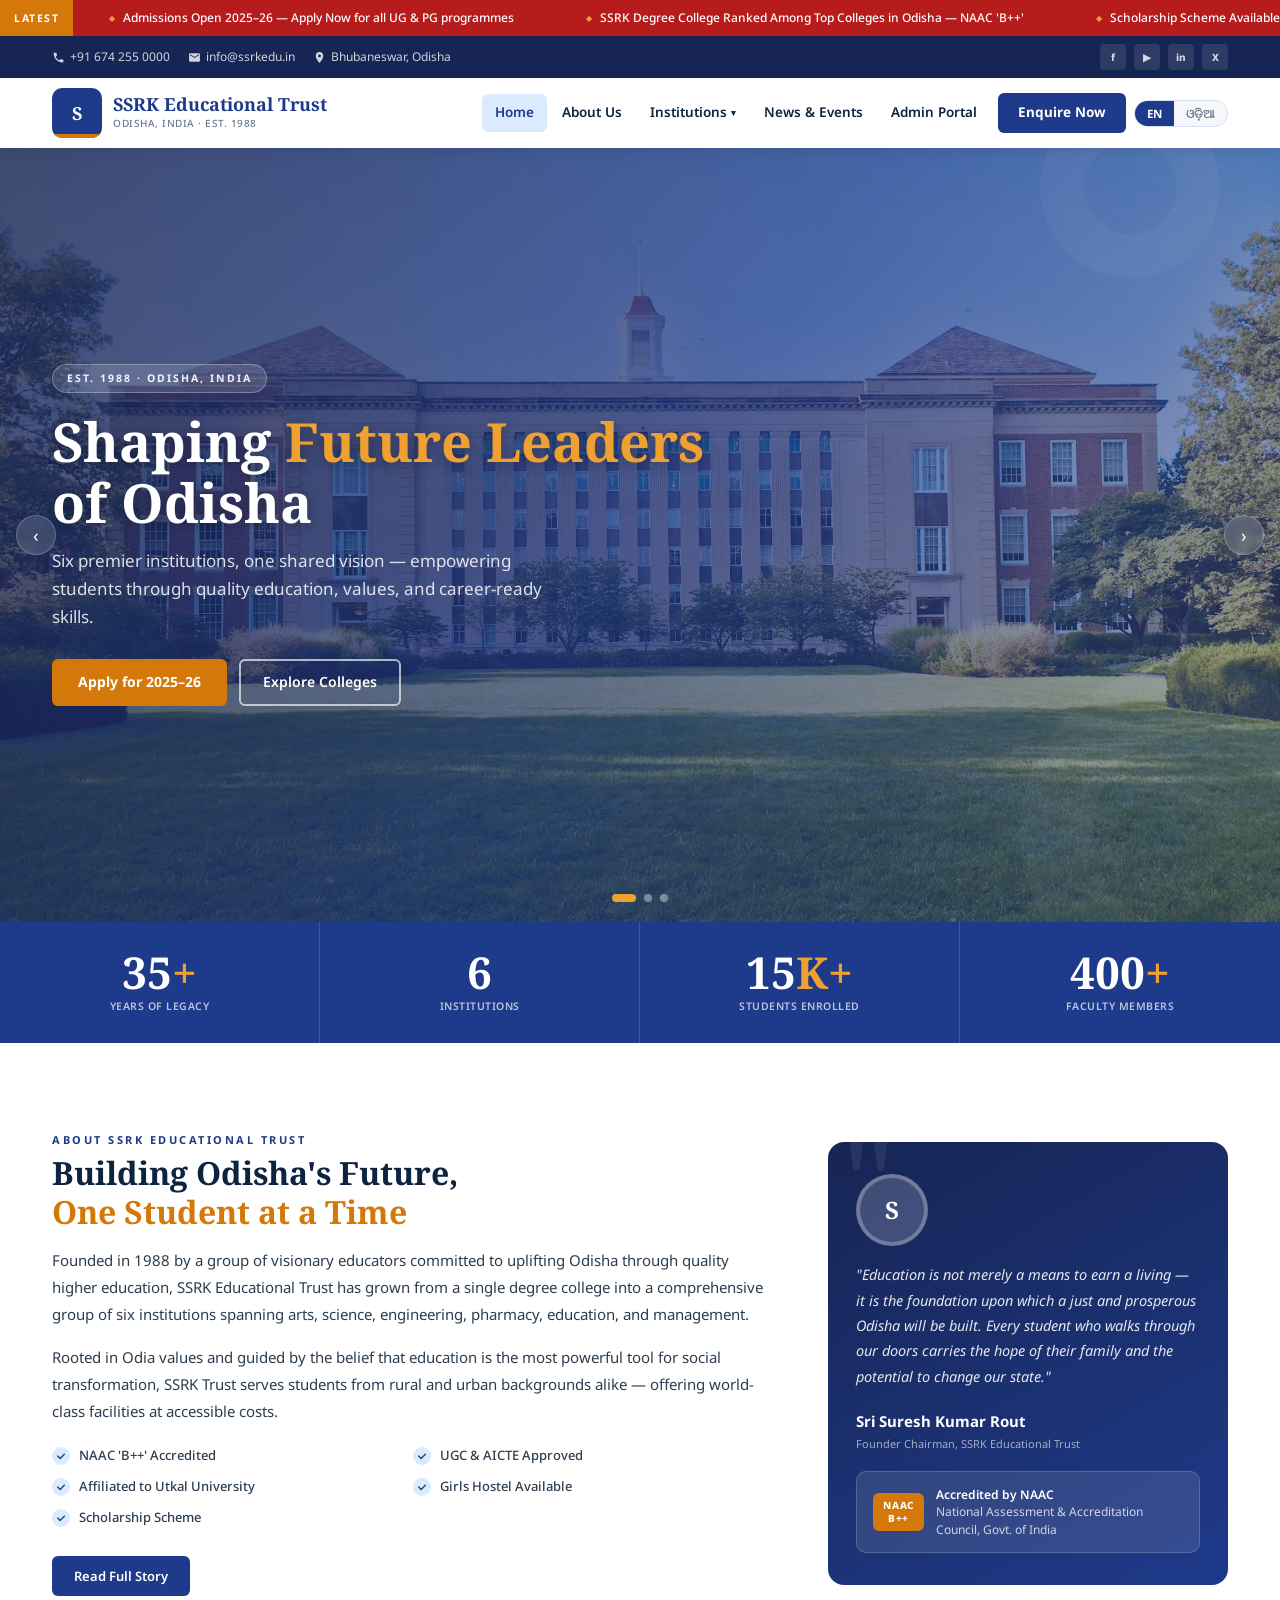
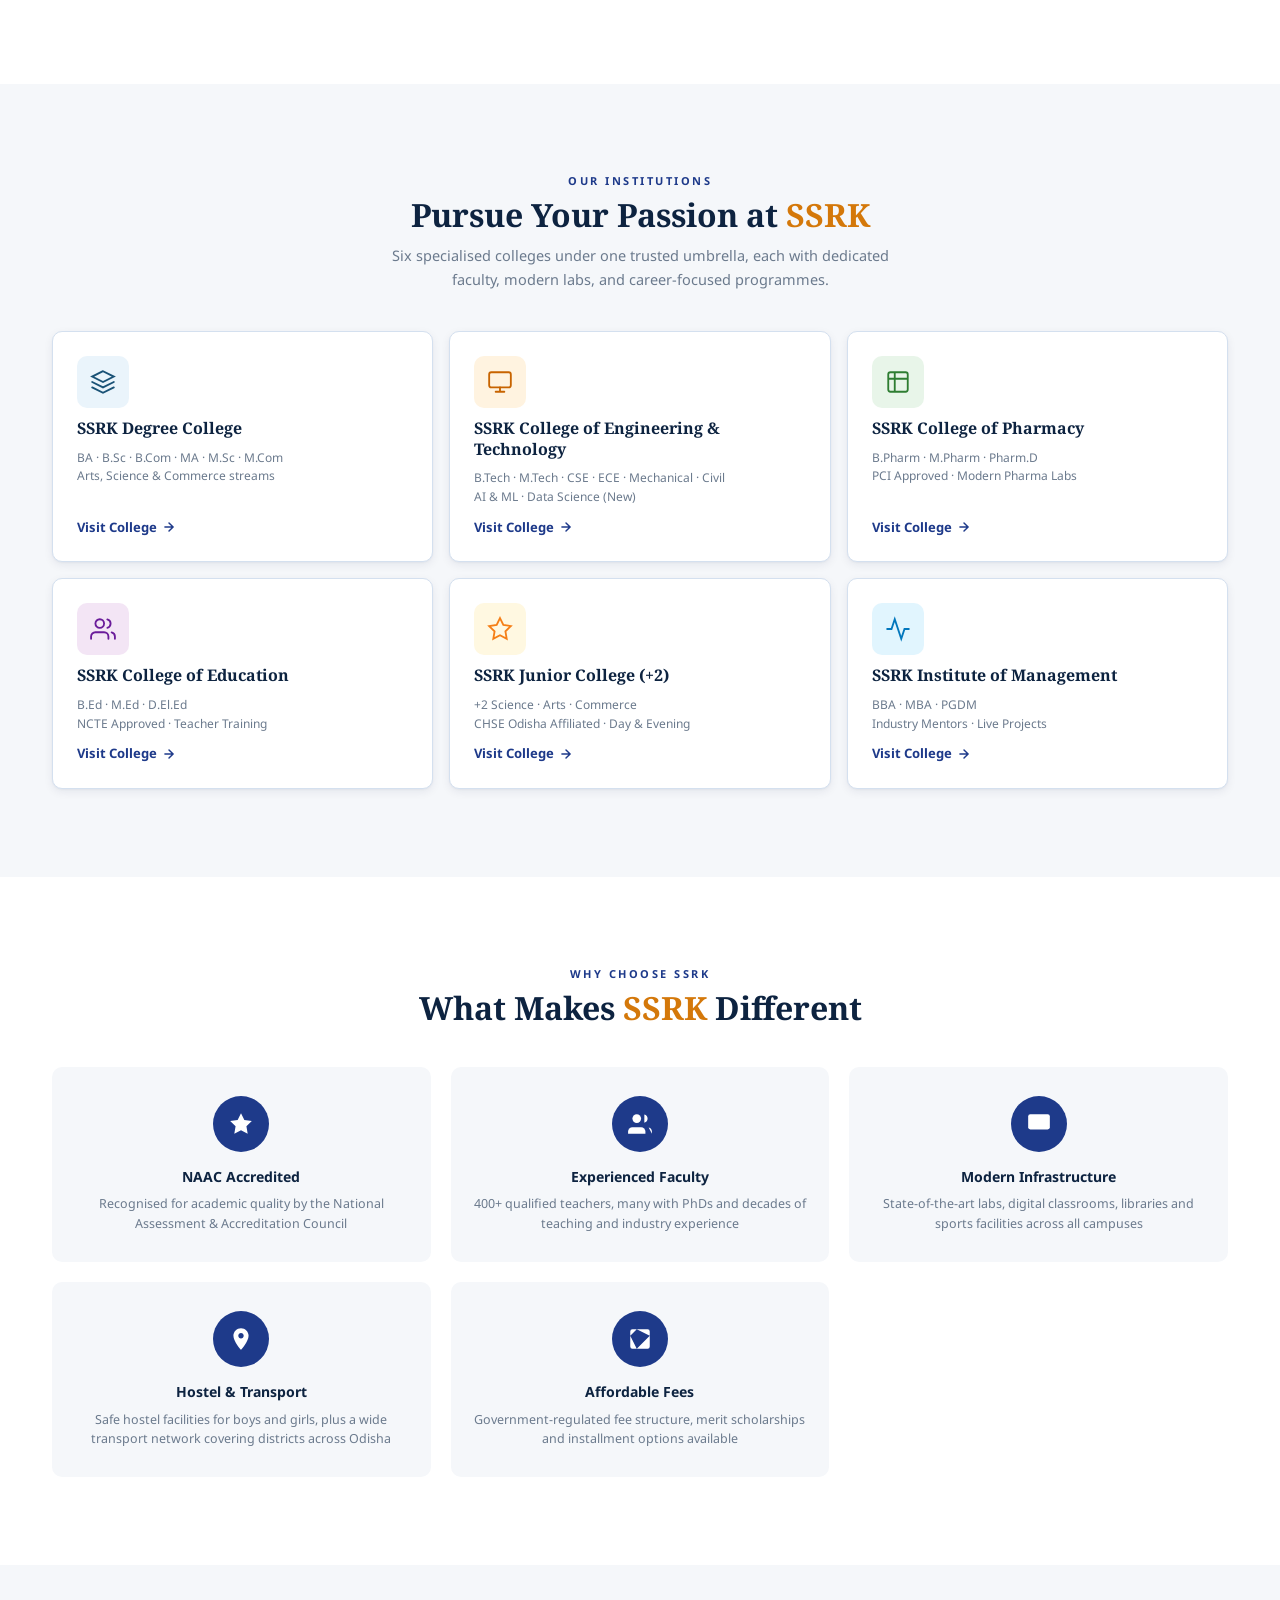
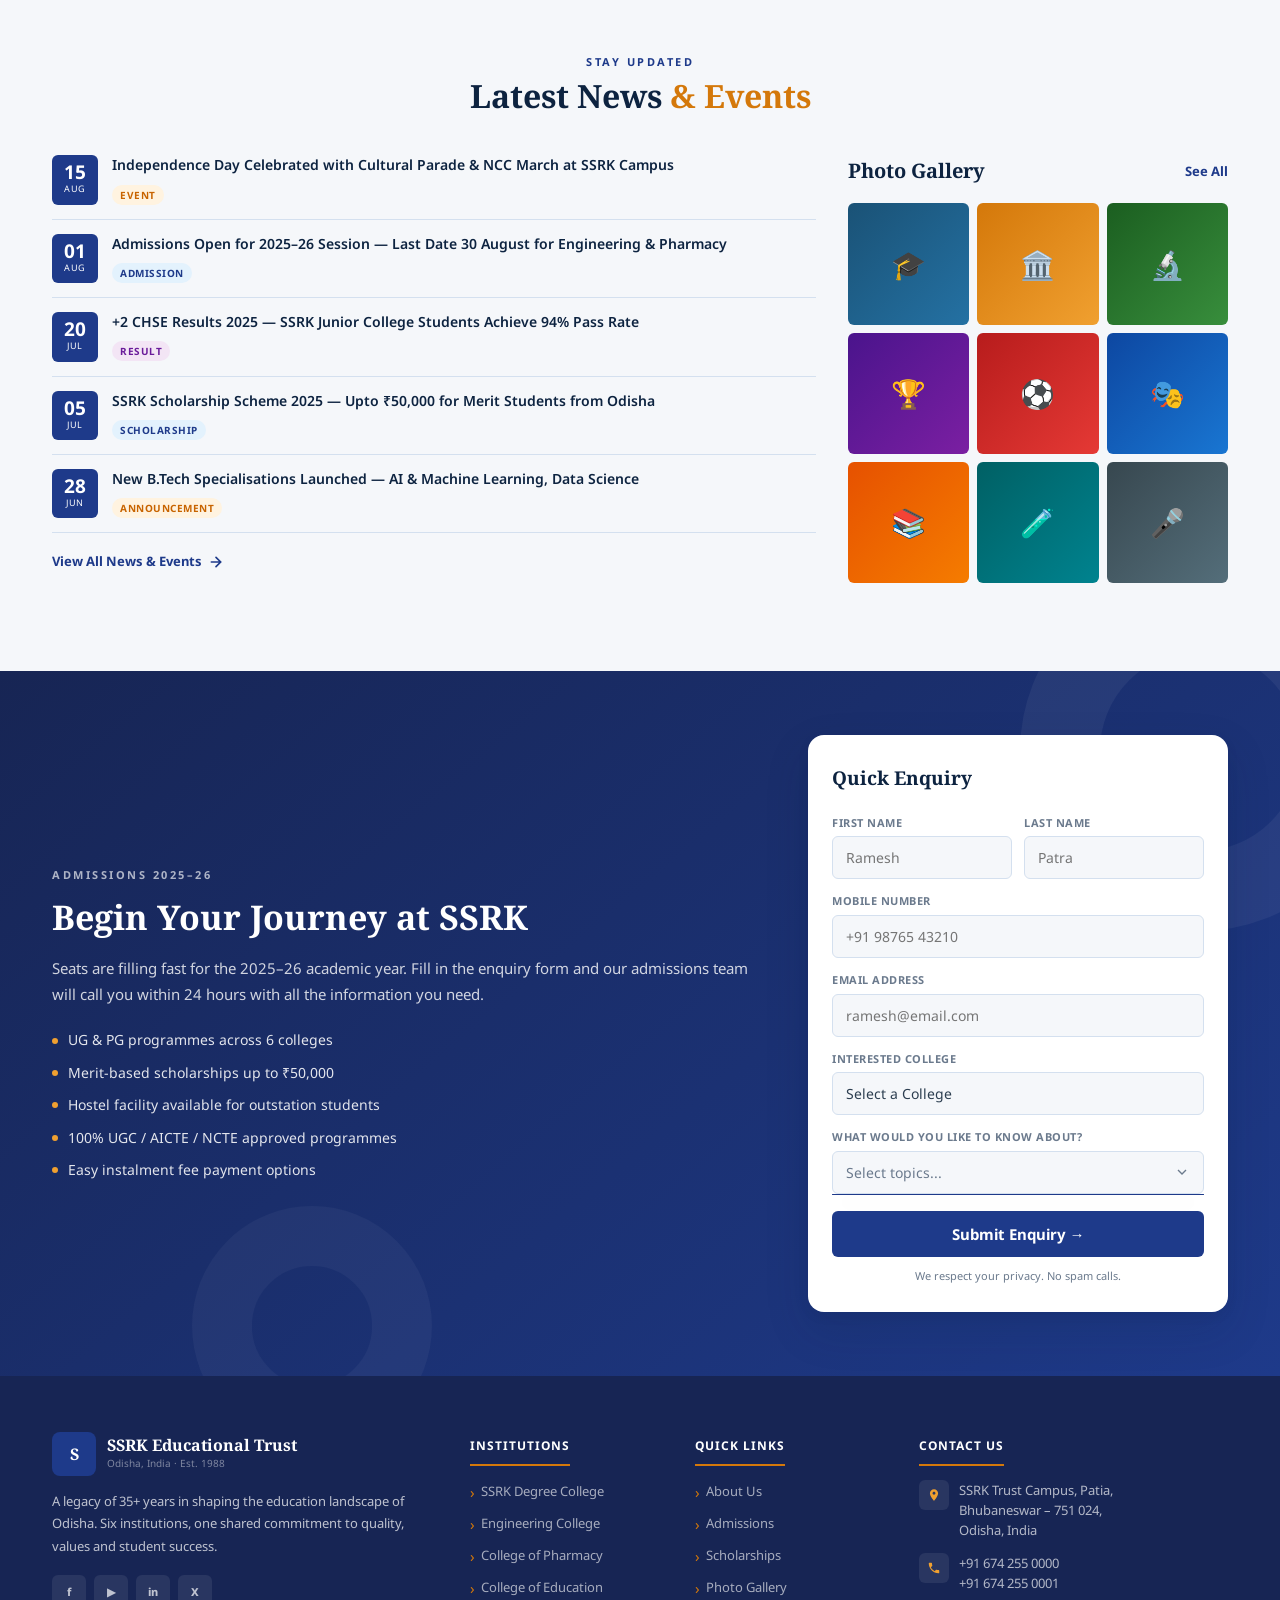
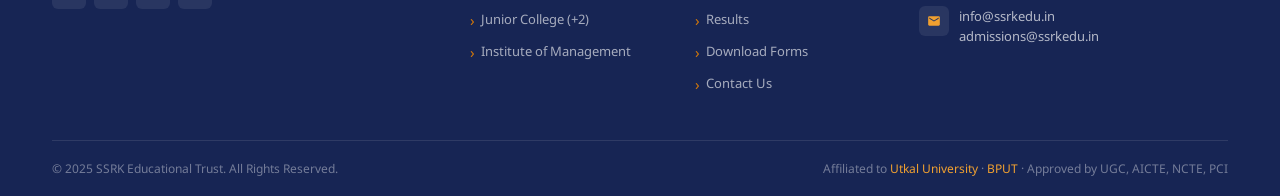
==== commit c0149ebf: "feat : add image" ====
--- a/education-website/trust/index.html
+++ b/education-website/trust/index.html
@@ -123,9 +123,9 @@
 .slide-bg{position:absolute;inset:0;background-size:cover;background-position:center}
 .slide-bg::after{content:'';position:absolute;inset:0}
 
-/* Slide 1 – deep blue */
-.hero-slide:nth-child(1) .slide-bg{background-color:#1E3A8A}
-.hero-slide:nth-child(1) .slide-bg::after{background:linear-gradient(125deg,rgba(23,37,84,.96) 0%,rgba(30,58,138,.88) 55%,rgba(59,89,152,.72) 100%)}
+/* Slide 1 – campus photo + deep blue overlay */
+.hero-slide:nth-child(1) .slide-bg{background-color:#1E3A8A;background-image:url('../../clg-image-1.avif')}
+.hero-slide:nth-child(1) .slide-bg::after{background:linear-gradient(125deg,rgba(23,37,84,.82) 0%,rgba(30,58,138,.72) 50%,rgba(59,89,152,.48) 100%)}
 /* Slide 2 – saffron warmth */
 .hero-slide:nth-child(2) .slide-bg{background-color:#5D2707}
 .hero-slide:nth-child(2) .slide-bg::after{background:linear-gradient(125deg,rgba(23,37,84,.96) 0%,rgba(180,80,10,.82) 100%)}
